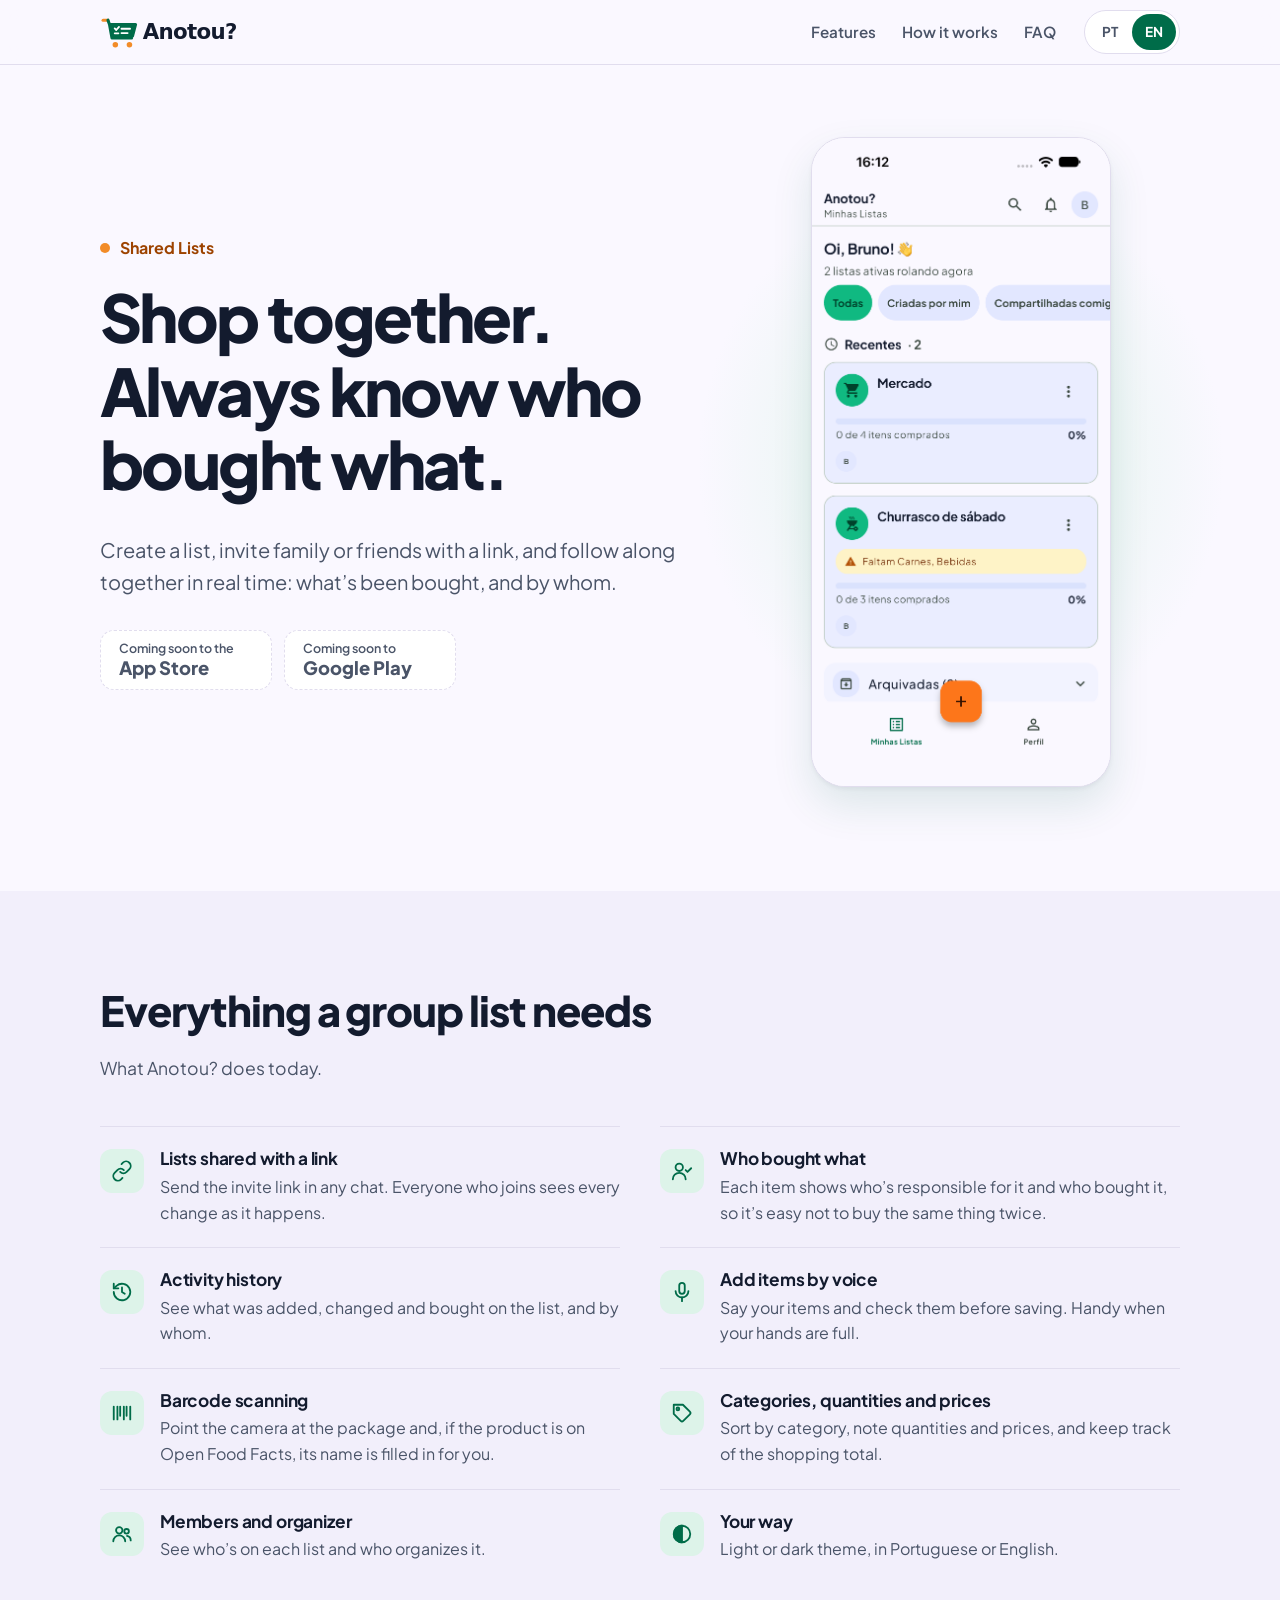
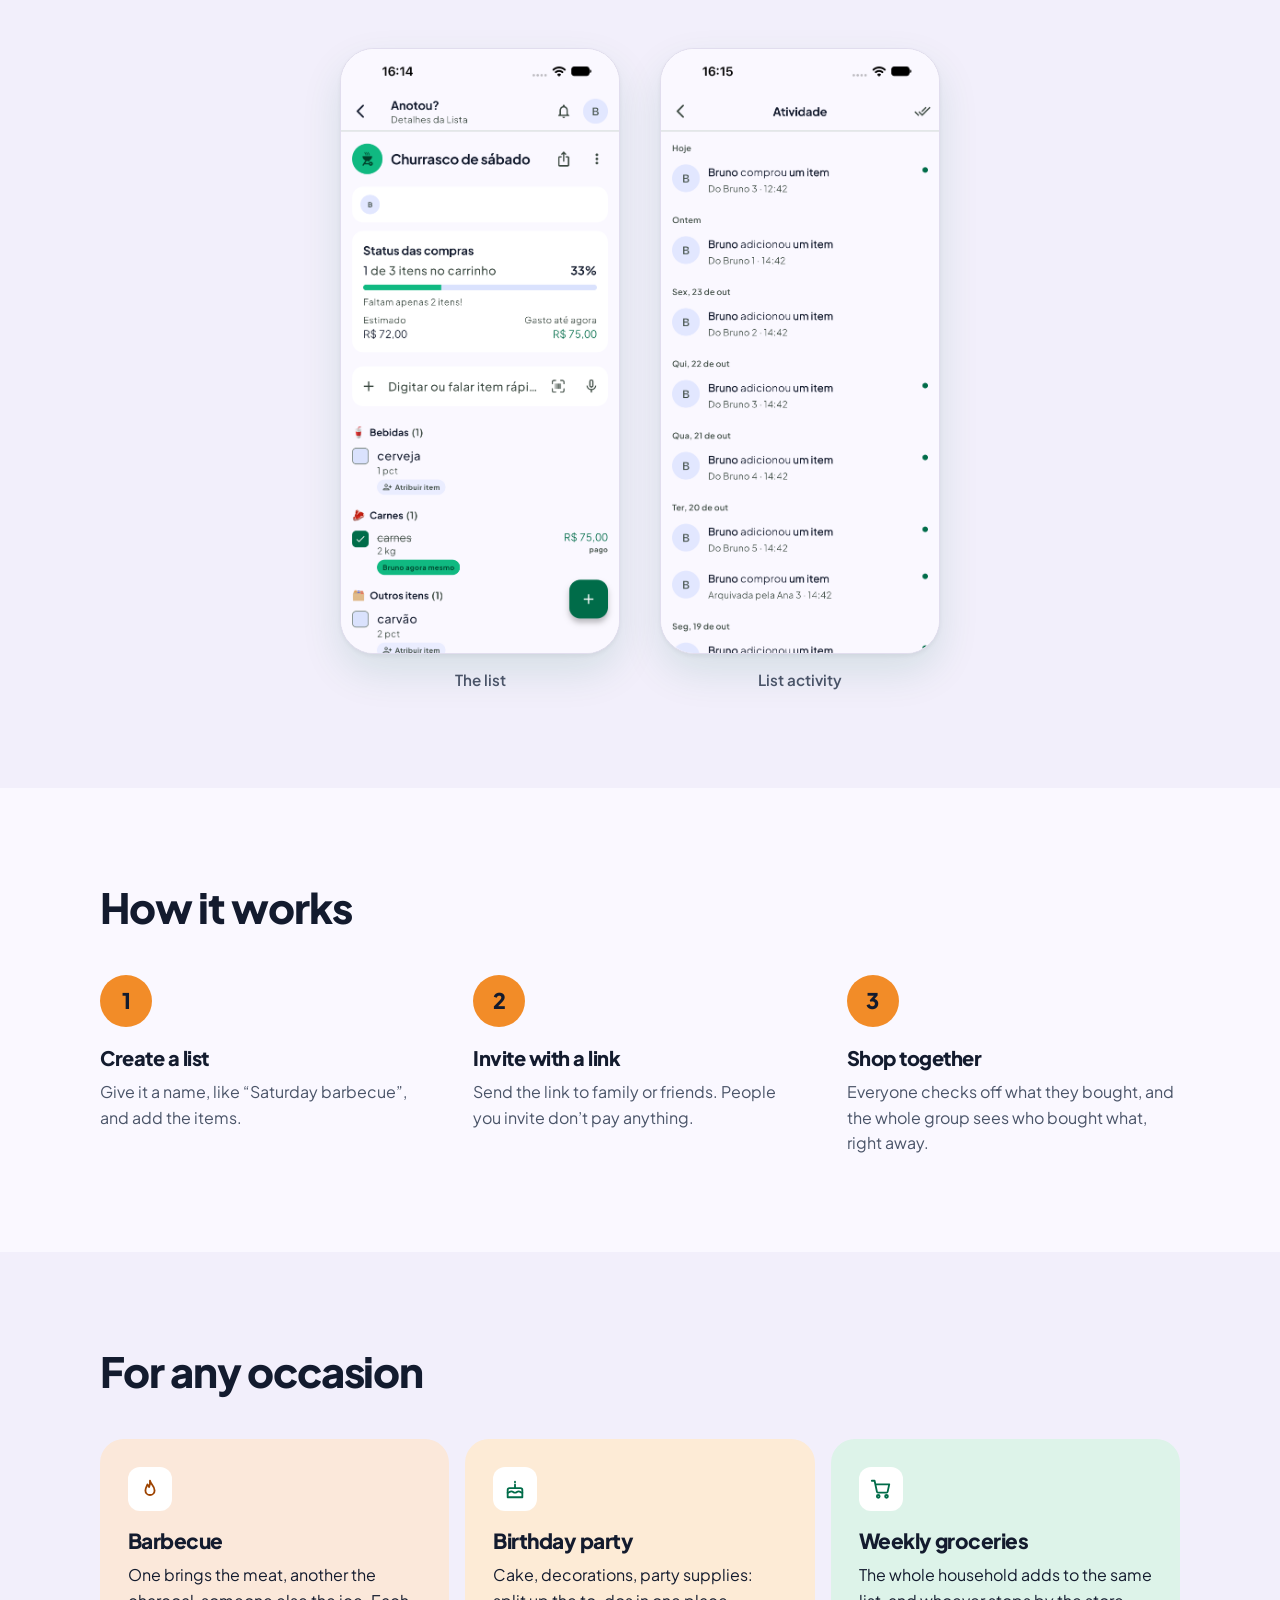
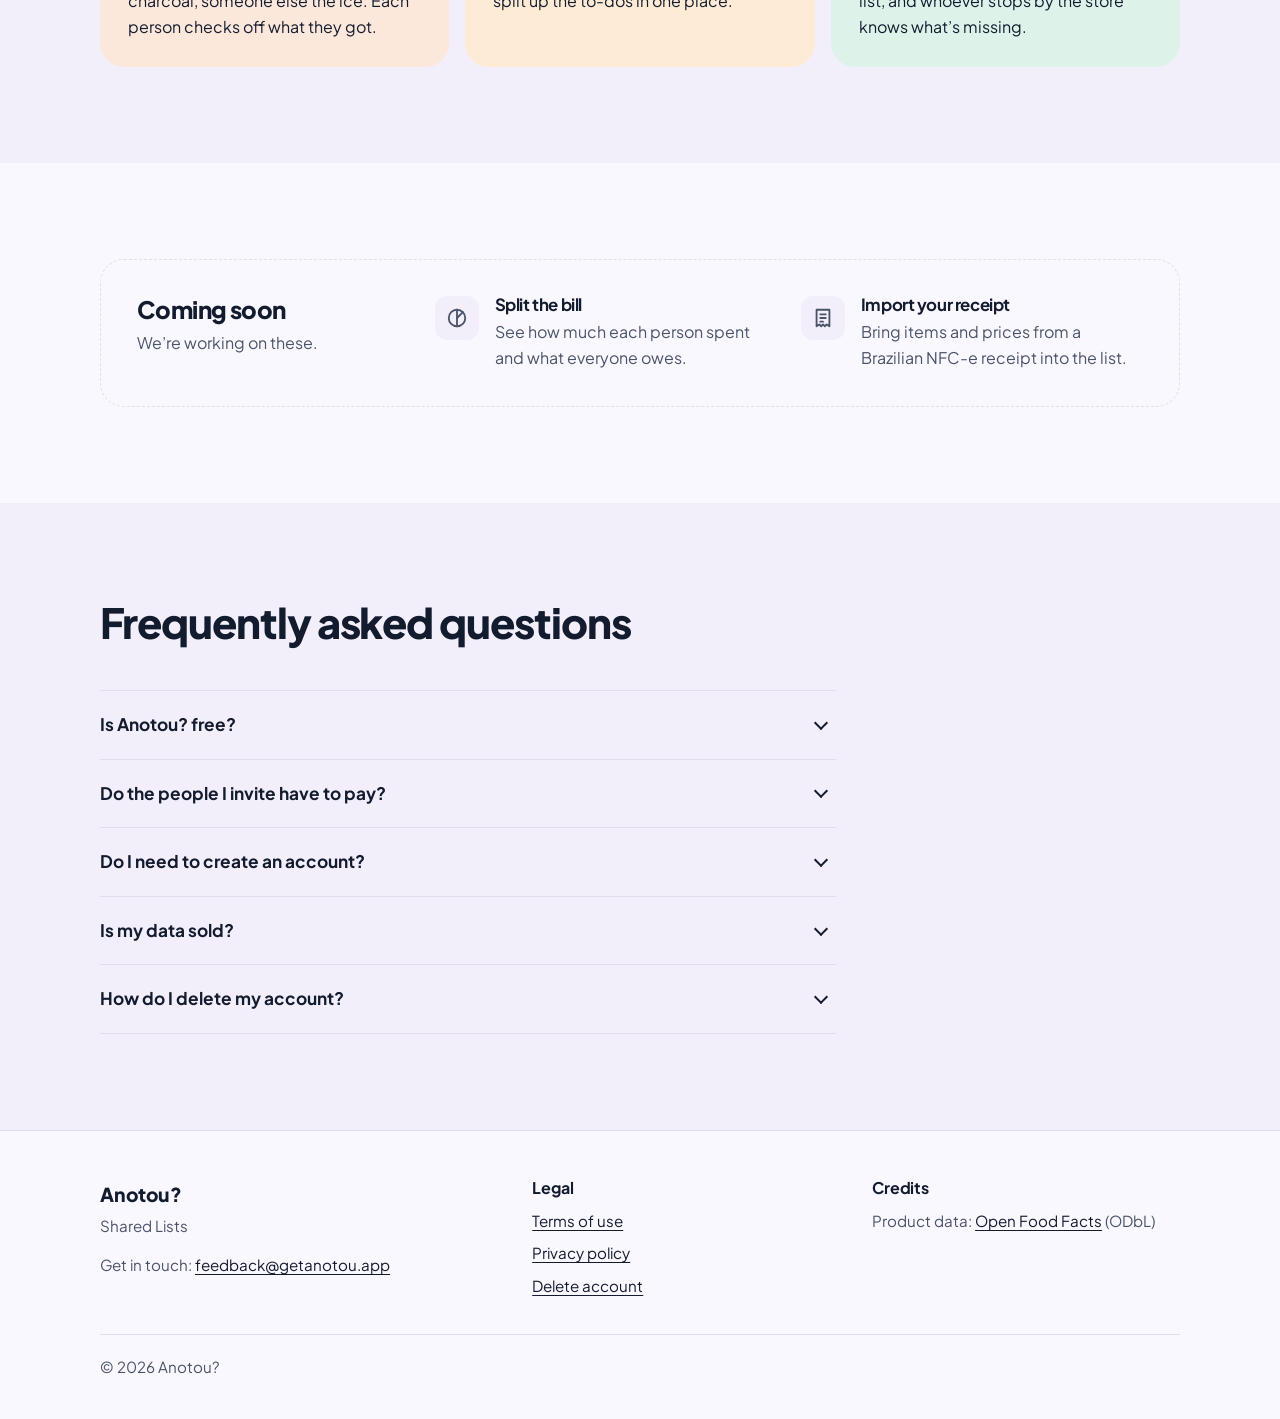
==== index.html @ 88dbf1cd "init: first commit" ====
<!doctype html>
<html lang="pt-BR" data-lang="pt"
  data-title-pt="Anotou? — Listas de compras compartilhadas" data-title-en="Anotou? — Shared shopping lists"
  data-desc-pt="Façam as compras juntos e vejam quem comprou o quê. Listas compartilhadas por link, em tempo real."
  data-desc-en="Shop together and see who bought what. Shopping lists shared with a link, in real time.">
<head>
<meta charset="utf-8">
<meta name="viewport" content="width=device-width, initial-scale=1">
<title>Anotou? — Listas de compras compartilhadas</title>
<meta name="description" content="Façam as compras juntos e vejam quem comprou o quê. Listas compartilhadas por link, em tempo real.">
<meta name="color-scheme" content="light dark">
<meta name="theme-color" content="#FAF8FF" media="(prefers-color-scheme: light)">
<meta name="theme-color" content="#0D1322" media="(prefers-color-scheme: dark)">
<link rel="canonical" href="https://getanotou.app/">
<link rel="icon" href="favicon.ico" sizes="any">
<link rel="apple-touch-icon" href="assets/app-icon.png">

<meta property="og:type" content="website">
<meta property="og:site_name" content="Anotou?">
<meta property="og:url" content="https://getanotou.app/">
<meta property="og:title" content="Anotou? — Listas de compras compartilhadas">
<meta property="og:description" content="Façam as compras juntos e vejam quem comprou o quê. Listas compartilhadas por link, em tempo real.">
<meta property="og:image" content="https://getanotou.app/assets/og-image.png">
<meta property="og:image:width" content="1200">
<meta property="og:image:height" content="630">
<meta property="og:image:alt" content="Anotou? — Listas Compartilhadas / Shared Lists">
<meta property="og:locale" content="pt_BR">
<meta property="og:locale:alternate" content="en_US">
<meta name="twitter:card" content="summary_large_image">
<meta name="twitter:title" content="Anotou? — Listas de compras compartilhadas">
<meta name="twitter:description" content="Façam as compras juntos e vejam quem comprou o quê. Listas compartilhadas por link, em tempo real.">
<meta name="twitter:image" content="https://getanotou.app/assets/og-image.png">
<meta name="twitter:image:alt" content="Anotou? — Listas Compartilhadas / Shared Lists">

<link rel="preconnect" href="https://fonts.googleapis.com">
<link rel="preconnect" href="https://fonts.gstatic.com" crossorigin>
<link rel="stylesheet" href="https://fonts.googleapis.com/css2?family=Plus+Jakarta+Sans:wght@400;600;700;800&amp;display=swap">
<link rel="stylesheet" href="assets/styles.css">
<script src="assets/i18n.js"></script>
</head>
<body>
<a class="skip" href="#main"><span lang="pt-BR">Pular para o conteúdo</span><span lang="en">Skip to content</span></a>
<header class="site-header">
  <div class="wrap header-inner">
    <a class="brand" href="./" data-ph="logo">
      <picture>
        <source srcset="assets/logo-dark.svg" media="(prefers-color-scheme: dark)">
        <img src="assets/logo.svg" alt="Anotou?" width="152" height="36">
      </picture>
      <span class="brand-text">Anotou?</span>
    </a>
    <nav class="site-nav" aria-label="Menu" data-label-pt="Menu principal" data-label-en="Main menu">
      <ul>
        <li><a href="#recursos"><span lang="pt-BR">Recursos</span><span lang="en">Features</span></a></li>
        <li><a href="#como-funciona"><span lang="pt-BR">Como funciona</span><span lang="en">How it works</span></a></li>
        <li><a href="#perguntas"><span lang="pt-BR">Perguntas</span><span lang="en">FAQ</span></a></li>
      </ul>
    </nav>
    <div class="lang-toggle" role="group" aria-label="Idioma / Language" data-label-pt="Idioma" data-label-en="Language">
      <button type="button" data-set-lang="pt" aria-pressed="true" title="Português (Brasil)">PT</button>
      <button type="button" data-set-lang="en" aria-pressed="false" title="English (US)">EN</button>
    </div>
  </div>
</header>

<main id="main">
  <section class="hero">
    <div class="wrap hero-grid">
      <div>
        <p class="tagline"><span lang="pt-BR">Listas Compartilhadas</span><span lang="en">Shared Lists</span></p>
        <h1><span lang="pt-BR">Compras juntos, sem confusão de quem comprou o quê.</span><span lang="en">Shop together. Always know who bought what.</span></h1>
        <p class="lead"><span lang="pt-BR">Crie uma lista, convide a família ou os amigos pelo link e acompanhem juntos, em tempo real, o que já foi comprado e por quem.</span><span lang="en">Create a list, invite family or friends with a link, and follow along together in real time: what’s been bought, and by whom.</span></p>
        <ul class="badges">
          <li class="badge"><small><span lang="pt-BR">Em breve na</span><span lang="en">Coming soon to the</span></small><strong>App Store</strong></li>
          <li class="badge"><small><span lang="pt-BR">Em breve no</span><span lang="en">Coming soon to</span></small><strong>Google Play</strong></li>
        </ul>
      </div>
      <div class="hero-visual">
        <div class="shot" data-ph="assets/screen-home.png"><img src="assets/screen-home.png" width="1080" height="2340" fetchpriority="high" decoding="async" alt="Tela inicial do app Anotou? com as listas" data-alt-pt="Tela inicial do app Anotou? com as listas" data-alt-en="Anotou? app home screen showing lists"></div>
      </div>
    </div>
  </section>

  <section class="section section-tint" id="recursos" aria-labelledby="recursos-titulo">
    <div class="wrap">
      <div class="section-head">
        <h2 id="recursos-titulo"><span lang="pt-BR">Tudo o que a lista do grupo precisa</span><span lang="en">Everything a group list needs</span></h2>
        <p><span lang="pt-BR">O que o Anotou? já faz hoje.</span><span lang="en">What Anotou? does today.</span></p>
      </div>
      <div class="features-layout">
        <ul class="features">
          <li class="feature">
            <span class="icon" aria-hidden="true"><svg viewBox="0 0 24 24" fill="none" stroke="currentColor" stroke-width="2" stroke-linecap="round" stroke-linejoin="round"><path d="M10 13a5 5 0 0 0 7.07 0l3-3a5 5 0 0 0-7.07-7.07l-1.5 1.5"/><path d="M14 11a5 5 0 0 0-7.07 0l-3 3a5 5 0 0 0 7.07 7.07l1.5-1.5"/></svg></span>
            <div><h3><span lang="pt-BR">Listas compartilhadas por link</span><span lang="en">Lists shared with a link</span></h3><p><span lang="pt-BR">Mande o link de convite em qualquer conversa. Quem entra acompanha cada mudança na hora.</span><span lang="en">Send the invite link in any chat. Everyone who joins sees every change as it happens.</span></p></div>
          </li>
          <li class="feature">
            <span class="icon" aria-hidden="true"><svg viewBox="0 0 24 24" fill="none" stroke="currentColor" stroke-width="2" stroke-linecap="round" stroke-linejoin="round"><circle cx="9" cy="8" r="4"/><path d="M2 21a7 7 0 0 1 14 0"/><path d="m16 11 2 2 4-4"/></svg></span>
            <div><h3><span lang="pt-BR">Quem comprou o quê</span><span lang="en">Who bought what</span></h3><p><span lang="pt-BR">Cada item mostra quem ficou responsável e quem comprou. Fica fácil não comprar a mesma coisa duas vezes.</span><span lang="en">Each item shows who’s responsible for it and who bought it, so it’s easy not to buy the same thing twice.</span></p></div>
          </li>
          <li class="feature">
            <span class="icon" aria-hidden="true"><svg viewBox="0 0 24 24" fill="none" stroke="currentColor" stroke-width="2" stroke-linecap="round" stroke-linejoin="round"><path d="M3 12a9 9 0 1 0 3-6.7L3 8"/><path d="M3 3v5h5"/><path d="M12 7v5l3 2"/></svg></span>
            <div><h3><span lang="pt-BR">Histórico de atividade</span><span lang="en">Activity history</span></h3><p><span lang="pt-BR">Veja o que foi adicionado, alterado e comprado na lista, e por quem.</span><span lang="en">See what was added, changed and bought on the list, and by whom.</span></p></div>
          </li>
          <li class="feature">
            <span class="icon" aria-hidden="true"><svg viewBox="0 0 24 24" fill="none" stroke="currentColor" stroke-width="2" stroke-linecap="round" stroke-linejoin="round"><rect x="9" y="2" width="6" height="12" rx="3"/><path d="M5 11a7 7 0 0 0 14 0"/><path d="M12 18v4"/></svg></span>
            <div><h3><span lang="pt-BR">Itens por voz</span><span lang="en">Add items by voice</span></h3><p><span lang="pt-BR">Fale os itens e confira antes de salvar. Bom para quando as mãos estão ocupadas.</span><span lang="en">Say your items and check them before saving. Handy when your hands are full.</span></p></div>
          </li>
          <li class="feature">
            <span class="icon" aria-hidden="true"><svg viewBox="0 0 24 24" fill="none" stroke="currentColor" stroke-width="2" stroke-linecap="round" stroke-linejoin="round"><path d="M3 5v14M7 5v14M10 5v10M14 5v14M17 5v10M21 5v14"/></svg></span>
            <div><h3><span lang="pt-BR">Código de barras</span><span lang="en">Barcode scanning</span></h3><p><span lang="pt-BR">Aponte a câmera para a embalagem e, se o produto estiver no Open Food Facts, o nome já vem preenchido.</span><span lang="en">Point the camera at the package and, if the product is on Open Food Facts, its name is filled in for you.</span></p></div>
          </li>
          <li class="feature">
            <span class="icon" aria-hidden="true"><svg viewBox="0 0 24 24" fill="none" stroke="currentColor" stroke-width="2" stroke-linecap="round" stroke-linejoin="round"><path d="M20.6 13.4 13.4 20.6a2 2 0 0 1-2.8 0L3 13V3h10l7.6 7.6a2 2 0 0 1 0 2.8z"/><circle cx="7.5" cy="7.5" r="1.5"/></svg></span>
            <div><h3><span lang="pt-BR">Categorias, quantidades e valores</span><span lang="en">Categories, quantities and prices</span></h3><p><span lang="pt-BR">Organize por categoria, anote quantidade e valor e acompanhe o total da compra.</span><span lang="en">Sort by category, note quantities and prices, and keep track of the shopping total.</span></p></div>
          </li>
          <li class="feature">
            <span class="icon" aria-hidden="true"><svg viewBox="0 0 24 24" fill="none" stroke="currentColor" stroke-width="2" stroke-linecap="round" stroke-linejoin="round"><circle cx="9" cy="8" r="3.5"/><path d="M2.5 20a6.5 6.5 0 0 1 13 0"/><circle cx="17" cy="9" r="2.5"/><path d="M17.5 14a5 5 0 0 1 4 5"/></svg></span>
            <div><h3><span lang="pt-BR">Membros e organizador</span><span lang="en">Members and organizer</span></h3><p><span lang="pt-BR">Veja quem participa de cada lista e quem é o organizador.</span><span lang="en">See who’s on each list and who organizes it.</span></p></div>
          </li>
          <li class="feature">
            <span class="icon" aria-hidden="true"><svg viewBox="0 0 24 24" fill="none" stroke="currentColor" stroke-width="2" stroke-linecap="round" stroke-linejoin="round"><circle cx="12" cy="12" r="9"/><path d="M12 3a9 9 0 0 0 0 18z" fill="currentColor"/></svg></span>
            <div><h3><span lang="pt-BR">Do seu jeito</span><span lang="en">Your way</span></h3><p><span lang="pt-BR">Tema claro ou escuro, em português ou inglês.</span><span lang="en">Light or dark theme, in Portuguese or English.</span></p></div>
          </li>
        </ul>
        <div class="feature-shots">
          <figure class="shot-figure">
            <div class="shot" data-ph="assets/screen-list.png"><img src="assets/screen-list.png" width="1080" height="2340" loading="lazy" decoding="async" alt="Tela de uma lista no app Anotou?" data-alt-pt="Tela de uma lista no app Anotou?" data-alt-en="A list screen in the Anotou? app"></div>
            <figcaption><span lang="pt-BR">A lista</span><span lang="en">The list</span></figcaption>
          </figure>
          <figure class="shot-figure">
            <div class="shot" data-ph="assets/screen-activity.png"><img src="assets/screen-activity.png" width="1080" height="2340" loading="lazy" decoding="async" alt="Tela de atividade da lista no app Anotou?" data-alt-pt="Tela de atividade da lista no app Anotou?" data-alt-en="List activity screen in the Anotou? app"></div>
            <figcaption><span lang="pt-BR">A atividade da lista</span><span lang="en">List activity</span></figcaption>
          </figure>
        </div>
      </div>
    </div>
  </section>

  <section class="section" id="como-funciona" aria-labelledby="como-titulo">
    <div class="wrap">
      <div class="section-head">
        <h2 id="como-titulo"><span lang="pt-BR">Como funciona</span><span lang="en">How it works</span></h2>
      </div>
      <ol class="steps">
        <li class="step"><h3><span lang="pt-BR">Crie a lista</span><span lang="en">Create a list</span></h3><p><span lang="pt-BR">Dê um nome, como “Churrasco de sábado”, e coloque os itens.</span><span lang="en">Give it a name, like “Saturday barbecue”, and add the items.</span></p></li>
        <li class="step"><h3><span lang="pt-BR">Convide pelo link</span><span lang="en">Invite with a link</span></h3><p><span lang="pt-BR">Mande o link para a família ou os amigos. Quem você convida não paga nada.</span><span lang="en">Send the link to family or friends. People you invite don’t pay anything.</span></p></li>
        <li class="step"><h3><span lang="pt-BR">Comprem juntos</span><span lang="en">Shop together</span></h3><p><span lang="pt-BR">Cada um marca o que comprou e todo mundo vê, na hora, quem comprou o quê.</span><span lang="en">Everyone checks off what they bought, and the whole group sees who bought what, right away.</span></p></li>
      </ol>
    </div>
  </section>

  <section class="section section-tint" aria-labelledby="ocasioes-titulo">
    <div class="wrap">
      <div class="section-head">
        <h2 id="ocasioes-titulo"><span lang="pt-BR">Para qualquer ocasião</span><span lang="en">For any occasion</span></h2>
      </div>
      <ul class="occasions">
        <li class="occasion"><span class="icon" aria-hidden="true"><svg viewBox="0 0 24 24" fill="none" stroke="currentColor" stroke-width="2" stroke-linecap="round" stroke-linejoin="round"><path d="M12 3c.5 3.5 5 5.5 5 10.5a5 5 0 0 1-10 0c0-2.8 1.6-4.2 2.2-6.5 1 .8 1.6 1.8 1.8 3 .9-1.8 1.3-4.4 1-7z"/></svg></span><h3><span lang="pt-BR">Churrasco</span><span lang="en">Barbecue</span></h3><p><span lang="pt-BR">Um leva a carne, outro o carvão, outro o gelo. Cada um marca o que já comprou.</span><span lang="en">One brings the meat, another the charcoal, someone else the ice. Each person checks off what they got.</span></p></li>
        <li class="occasion"><span class="icon" aria-hidden="true"><svg viewBox="0 0 24 24" fill="none" stroke="currentColor" stroke-width="2" stroke-linecap="round" stroke-linejoin="round"><path d="M4 21h16v-8a2 2 0 0 0-2-2H6a2 2 0 0 0-2 2z"/><path d="M4 16c2 0 2-1.5 4-1.5s2 1.5 4 1.5 2-1.5 4-1.5 2 1.5 4 1.5"/><path d="M12 11V7"/><path d="M12 4v.5"/></svg></span><h3><span lang="pt-BR">Aniversário</span><span lang="en">Birthday party</span></h3><p><span lang="pt-BR">Bolo, decoração, descartáveis: dividam as tarefas da festa num lugar só.</span><span lang="en">Cake, decorations, party supplies: split up the to-dos in one place.</span></p></li>
        <li class="occasion"><span class="icon" aria-hidden="true"><svg viewBox="0 0 24 24" fill="none" stroke="currentColor" stroke-width="2" stroke-linecap="round" stroke-linejoin="round"><circle cx="9" cy="20" r="1.5"/><circle cx="18" cy="20" r="1.5"/><path d="M2 3h3l2.6 12.2a1 1 0 0 0 1 .8h9.6a1 1 0 0 0 1-.8L21 7H6"/></svg></span><h3><span lang="pt-BR">Mercado da semana</span><span lang="en">Weekly groceries</span></h3><p><span lang="pt-BR">A casa toda anota na mesma lista, e quem passar no mercado sabe o que falta.</span><span lang="en">The whole household adds to the same list, and whoever stops by the store knows what’s missing.</span></p></li>
      </ul>
    </div>
  </section>

  <section class="section" aria-labelledby="breve-titulo">
    <div class="wrap">
      <div class="soon">
        <div class="soon-intro">
          <h2 id="breve-titulo"><span lang="pt-BR">Em breve</span><span lang="en">Coming soon</span></h2>
          <p><span lang="pt-BR">Estamos trabalhando nisto.</span><span lang="en">We’re working on these.</span></p>
        </div>
        <div class="soon-item"><span class="icon" aria-hidden="true"><svg viewBox="0 0 24 24" fill="none" stroke="currentColor" stroke-width="2" stroke-linecap="round" stroke-linejoin="round"><circle cx="12" cy="12" r="9"/><path d="M12 3v18"/><path d="M12 12 18.4 5.6"/></svg></span><div><h3><span lang="pt-BR">Dividir a conta</span><span lang="en">Split the bill</span></h3><p><span lang="pt-BR">Saber quanto cada participante gastou e quanto cada um deve.</span><span lang="en">See how much each person spent and what everyone owes.</span></p></div></div>
        <div class="soon-item"><span class="icon" aria-hidden="true"><svg viewBox="0 0 24 24" fill="none" stroke="currentColor" stroke-width="2" stroke-linecap="round" stroke-linejoin="round"><path d="M5 3h14v18l-3-2-2 2-2-2-2 2-2-2-3 2z"/><path d="M9 8h6M9 12h6M9 16h3"/></svg></span><div><h3><span lang="pt-BR">Importar a nota fiscal</span><span lang="en">Import your receipt</span></h3><p><span lang="pt-BR">Trazer os itens e valores da NFC-e para a lista.</span><span lang="en">Bring items and prices from a Brazilian NFC-e receipt into the list.</span></p></div></div>
      </div>
    </div>
  </section>

  <section class="section section-tint" id="perguntas" aria-labelledby="perguntas-titulo">
    <div class="wrap">
      <div class="section-head">
        <h2 id="perguntas-titulo"><span lang="pt-BR">Perguntas frequentes</span><span lang="en">Frequently asked questions</span></h2>
      </div>
      <div class="faq">
        <details>
          <summary><span lang="pt-BR">O Anotou? é grátis?</span><span lang="en">Is Anotou? free?</span></summary>
          <div class="answer"><p><span lang="pt-BR">O essencial é gratuito. No futuro, alguns recursos extras poderão ser pagos.</span><span lang="en">The essentials are free. Some extra features may be paid in the future.</span></p></div>
        </details>
        <details>
          <summary><span lang="pt-BR">Quem eu convido precisa pagar?</span><span lang="en">Do the people I invite have to pay?</span></summary>
          <div class="answer"><p><span lang="pt-BR">Não. Quem entra na lista pelo seu convite não precisa pagar.</span><span lang="en">No. People who join a list through your invite don’t have to pay.</span></p></div>
        </details>
        <details>
          <summary><span lang="pt-BR">Preciso criar uma conta?</span><span lang="en">Do I need to create an account?</span></summary>
          <div class="answer"><p><span lang="pt-BR">Você entra com sua conta Google ou Apple.</span><span lang="en">You sign in with your Google or Apple account.</span></p></div>
        </details>
        <details>
          <summary><span lang="pt-BR">Meus dados são vendidos?</span><span lang="en">Is my data sold?</span></summary>
          <div class="answer"><p><span lang="pt-BR">Não. O Anotou? não vende seus dados e não tem anúncios. Saiba mais na <a href="privacy/">Política de privacidade</a>.</span><span lang="en">No. Anotou? doesn’t sell your data and has no ads. Learn more in the <a href="privacy/">Privacy policy</a>.</span></p></div>
        </details>
        <details>
          <summary><span lang="pt-BR">Como excluo minha conta?</span><span lang="en">How do I delete my account?</span></summary>
          <div class="answer"><p><span lang="pt-BR">No app, em Perfil → Excluir conta. Sem acesso ao app? Veja a página <a href="delete-account/">Excluir conta</a>.</span><span lang="en">In the app, go to Profile → Delete account. Can’t access the app? See the <a href="delete-account/">Delete account</a> page.</span></p></div>
        </details>
      </div>
    </div>
  </section>
</main>
<footer class="site-footer">
  <div class="wrap">
    <div class="footer-grid">
      <div>
        <p class="footer-brand">Anotou?</p>
        <p><span lang="pt-BR">Listas Compartilhadas</span><span lang="en">Shared Lists</span></p>
        <p><span lang="pt-BR">Fale com a gente:</span><span lang="en">Get in touch:</span> <a href="mailto:feedback@getanotou.app">feedback@getanotou.app</a></p>
      </div>
      <nav aria-label="Legal" data-label-pt="Documentos" data-label-en="Legal">
        <h2><span lang="pt-BR">Documentos</span><span lang="en">Legal</span></h2>
        <ul>
          <li><a href="terms/"><span lang="pt-BR">Termos de uso</span><span lang="en">Terms of use</span></a></li>
          <li><a href="privacy/"><span lang="pt-BR">Política de privacidade</span><span lang="en">Privacy policy</span></a></li>
          <li><a href="delete-account/"><span lang="pt-BR">Excluir conta</span><span lang="en">Delete account</span></a></li>
        </ul>
      </nav>
      <div>
        <h2><span lang="pt-BR">Créditos</span><span lang="en">Credits</span></h2>
        <p><span lang="pt-BR">Dados de produtos:</span><span lang="en">Product data:</span> <a href="https://openfoodfacts.org" rel="noopener">Open Food Facts</a> (ODbL)</p>
      </div>
    </div>
    <div class="footer-bottom">
      <p>© 2026 Anotou?</p>
    </div>
  </div>
</footer>
</body>
</html>
---- assets/styles.css ----
/* Anotou? — estilos do site (getanotou.app). CSS puro, mobile primeiro. */

:root {
  --primary: #006C49;
  --primary-light: #10B981;
  --primary-soft: #DDF3E9;
  --secondary: #9D4300;
  --secondary-soft: #FBE8DA;
  /* Laranja do logo (alça e rodas do carrinho): ajuste para o tom exato do SVG. */
  --accent: #F28C28;
  --accent-soft: #FDEBD6;
  --bg: #FAF8FF;
  --surface: #FFFFFF;
  --surface-2: #F2EFFB;
  --text: #131B2E;
  --muted: #4A5468;
  --border: #E1DDEE;
  --on-primary: #FFFFFF;
  --link: #006C49;
  --focus: #9D4300;
  --header-bg: rgba(250, 248, 255, 0.9);
  --shadow: 0 2px 4px rgba(19, 27, 46, 0.05), 0 18px 40px rgba(0, 108, 73, 0.12);
  --font: "Plus Jakarta Sans", system-ui, -apple-system, "Segoe UI", Roboto, "Helvetica Neue", Arial, sans-serif;
  color-scheme: light dark;
}

@media (prefers-color-scheme: dark) {
  :root {
    --primary: #34D399;
    --primary-light: #10B981;
    --primary-soft: #123A2D;
    --secondary: #FFB68A;
    --secondary-soft: #3A2417;
    --accent-soft: #3B2A14;
    --bg: #0D1322;
    --surface: #151C2E;
    --surface-2: #1A2236;
    --text: #EEF0F8;
    --muted: #AAB3C8;
    --border: #283149;
    --on-primary: #04261A;
    --link: #5EE0AE;
    --focus: #FFB68A;
    --header-bg: rgba(13, 19, 34, 0.9);
    --shadow: 0 2px 4px rgba(0, 0, 0, 0.3), 0 18px 40px rgba(0, 0, 0, 0.4);
  }
}

/* ---------- Base ---------- */
*, *::before, *::after { box-sizing: border-box; }
html { -webkit-text-size-adjust: 100%; text-size-adjust: 100%; }
@media (prefers-reduced-motion: no-preference) { html { scroll-behavior: smooth; } }
body {
  margin: 0;
  font-family: var(--font);
  font-size: 1rem;
  line-height: 1.6;
  color: var(--text);
  background: var(--bg);
  -webkit-font-smoothing: antialiased;
}
img { max-width: 100%; height: auto; display: block; }
a { color: var(--link); text-underline-offset: 0.18em; }
a:hover { text-decoration-thickness: 2px; }
:focus-visible { outline: 3px solid var(--focus); outline-offset: 3px; border-radius: 6px; }
h1, h2, h3 { line-height: 1.12; letter-spacing: -0.025em; margin: 0 0 0.5em; }
p { margin: 0 0 1em; }

/* ---------- Idioma: o JS define html[data-lang]; sem JS, fica o português ---------- */
html[data-lang="en"] body [lang="pt-BR"] { display: none !important; }
html:not([data-lang="en"]) body [lang="en"] { display: none !important; }

.wrap { width: 100%; max-width: 1120px; margin-inline: auto; padding-inline: 20px; }
.skip {
  position: absolute; left: 12px; top: -100px; z-index: 100;
  background: var(--primary); color: var(--on-primary);
  padding: 10px 16px; border-radius: 10px; font-weight: 700; text-decoration: none;
}
.skip:focus { top: 12px; }

/* Imagem ainda não colocada: esconde o ícone de imagem quebrada */
[data-ph].is-missing img { display: none; }

/* ---------- Topo ---------- */
.site-header {
  position: sticky; top: 0; z-index: 50;
  background: var(--header-bg);
  -webkit-backdrop-filter: saturate(160%) blur(12px);
  backdrop-filter: saturate(160%) blur(12px);
  border-bottom: 1px solid var(--border);
}
.header-inner { display: flex; flex-wrap: wrap; align-items: center; gap: 4px 16px; min-height: 64px; padding-block: 10px; }
.brand {
  display: inline-flex; align-items: center; gap: 8px; margin-right: auto;
  color: var(--text); text-decoration: none; font-weight: 800; font-size: 1.3rem; letter-spacing: -0.02em;
}
.brand img { height: 36px; width: auto; }
.brand-text { display: none; }
.brand.is-missing .brand-text { display: inline; }
.site-nav { order: 3; width: 100%; overflow-x: auto; }
.site-nav ul { display: flex; gap: 2px; list-style: none; margin: 0; padding: 0; }
.site-nav a {
  display: block; padding: 8px 12px; border-radius: 999px;
  color: var(--muted); font-weight: 600; font-size: 0.95rem; text-decoration: none; white-space: nowrap;
}
@media (max-width: 759px) { .site-nav ul { margin-left: -10px; } .site-nav a { padding: 8px 10px; font-size: 0.9rem; } }
.site-nav a:hover { color: var(--text); background: var(--surface-2); }
@media (min-width: 760px) {
  .brand { margin-right: 0; }
  .site-nav { order: 0; width: auto; margin-left: auto; }
}
.lang-toggle { display: inline-flex; padding: 3px; border: 1px solid var(--border); border-radius: 999px; background: var(--surface); }
.lang-toggle button {
  appearance: none; border: 0; background: transparent; cursor: pointer;
  font: inherit; font-weight: 700; font-size: 0.85rem; color: var(--muted);
  min-width: 44px; min-height: 36px; padding: 6px 12px; border-radius: 999px;
}
.lang-toggle button[aria-pressed="true"] { background: var(--primary); color: var(--on-primary); }

/* ---------- Herói ---------- */
.hero { padding-block: 40px 64px; overflow: hidden; }
.hero-grid { display: grid; gap: 48px; align-items: center; }
@media (min-width: 900px) {
  .hero { padding-block: 72px 104px; }
  .hero-grid { grid-template-columns: 1.15fr 0.85fr; }
}
.tagline {
  display: inline-flex; align-items: center; gap: 10px; margin: 0 0 20px;
  font-weight: 700; color: var(--secondary);
}
.tagline::before { content: ""; width: 10px; height: 10px; border-radius: 50%; background: var(--accent); }
.hero h1 { font-size: clamp(2.3rem, 7vw, 4.1rem); font-weight: 800; letter-spacing: -0.04em; max-width: 14ch; }
.lead { font-size: clamp(1.05rem, 2.2vw, 1.25rem); color: var(--muted); max-width: 34em; }
.badges { display: flex; flex-wrap: wrap; gap: 12px; list-style: none; padding: 0; margin: 32px 0 0; }
.badge {
  display: flex; flex-direction: column; justify-content: center;
  min-width: 172px; padding: 10px 18px; line-height: 1.25;
  border: 1.5px dashed var(--border); border-radius: 14px; background: var(--surface); color: var(--muted);
  cursor: default; user-select: none;
}
.badge small { font-size: 0.78rem; font-weight: 600; }
.badge strong { font-size: 1.15rem; font-weight: 800; color: var(--muted); }
.hero-visual { position: relative; display: flex; justify-content: center; isolation: isolate; }
.hero-visual::before {
  content: ""; position: absolute; z-index: -1; inset: 6% -10%;
  background: radial-gradient(closest-side, var(--primary-soft), transparent);
}

/* ---------- Capturas de tela ---------- */
.shot {
  width: 100%; max-width: 300px; margin-inline: auto;
  border-radius: 34px; overflow: hidden;
  background: var(--surface); border: 1px solid var(--border); box-shadow: var(--shadow);
}
.shot img { width: 100%; }
.shot.is-missing {
  aspect-ratio: 9 / 19.5; display: grid; place-items: center;
  background: var(--surface-2); border: 2px dashed var(--border); box-shadow: none;
}
.shot.is-missing::after { content: attr(data-ph); padding: 16px; font-size: 0.8rem; color: var(--muted); text-align: center; word-break: break-all; }
.shot-figure { margin: 0; }
.shot-figure figcaption { margin-top: 14px; text-align: center; font-weight: 600; color: var(--muted); font-size: 0.95rem; }

/* ---------- Seções ---------- */
.section { padding-block: 64px; }
@media (min-width: 900px) { .section { padding-block: 96px; } }
.section-tint { background: var(--surface-2); }
section[id] { scroll-margin-top: 120px; }
.section-head { max-width: 38rem; margin-bottom: 44px; }
.section-head h2 { font-size: clamp(1.8rem, 4.4vw, 2.6rem); font-weight: 800; }
.section-head p { font-size: 1.1rem; color: var(--muted); margin: 0; }

/* Recursos: lista em duas colunas, sem caixas */
.features-layout { display: grid; gap: 64px; }
.features { list-style: none; margin: 0; padding: 0; display: grid; gap: 0 40px; }
@media (min-width: 640px) { .features { grid-template-columns: 1fr 1fr; } }
.feature { display: grid; grid-template-columns: 44px 1fr; gap: 16px; padding-block: 22px; border-top: 1px solid var(--border); }
.feature h3 { font-size: 1.08rem; font-weight: 700; margin-bottom: 0.3em; letter-spacing: -0.01em; }
.feature p { color: var(--muted); margin: 0; }
.icon {
  display: inline-grid; place-items: center; width: 44px; height: 44px; border-radius: 12px;
  background: var(--primary-soft); color: var(--primary);
}
.icon svg { width: 22px; height: 22px; }
.feature-shots { display: grid; gap: 40px; grid-template-columns: repeat(auto-fit, minmax(220px, 280px)); justify-content: center; }

/* Como funciona: sequência numerada */
.steps { list-style: none; margin: 0; padding: 0; display: grid; gap: 32px; counter-reset: step; }
@media (min-width: 820px) { .steps { grid-template-columns: repeat(3, 1fr); gap: 40px; } }
.step { counter-increment: step; }
.step::before {
  content: counter(step); display: grid; place-items: center; width: 52px; height: 52px; margin-bottom: 20px;
  border-radius: 50%; background: var(--accent); color: #131B2E; font-weight: 800; font-size: 1.35rem;
}
.step h3 { font-size: 1.25rem; font-weight: 800; }
.step p { color: var(--muted); margin: 0; }

/* Ocasiões: três blocos com cores próprias */
.occasions { list-style: none; margin: 0; padding: 0; display: grid; gap: 16px; }
@media (min-width: 820px) { .occasions { grid-template-columns: repeat(3, 1fr); } }
.occasion { padding: 28px; border-radius: 24px; }
.occasion:nth-child(1) { background: var(--secondary-soft); }
.occasion:nth-child(2) { background: var(--accent-soft); }
.occasion:nth-child(3) { background: var(--primary-soft); }
.occasion .icon { background: var(--surface); margin-bottom: 18px; }
.occasion:nth-child(1) .icon { color: var(--secondary); }
.occasion h3 { font-size: 1.3rem; font-weight: 800; }
.occasion p { margin: 0; color: var(--text); }

/* Em breve */
.soon { display: grid; gap: 24px; padding: 28px; border: 1.5px dashed var(--border); border-radius: 24px; }
@media (min-width: 820px) { .soon { grid-template-columns: 0.8fr 1fr 1fr; align-items: start; padding: 36px; } }
.soon h2 { font-size: 1.5rem; font-weight: 800; margin: 0 0 0.3em; }
.soon-intro p { color: var(--muted); margin: 0; }
.soon-item { display: grid; grid-template-columns: 44px 1fr; gap: 16px; }
.soon-item .icon { background: var(--surface-2); color: var(--muted); }
.soon-item h3 { font-size: 1.05rem; font-weight: 700; margin-bottom: 0.25em; }
.soon-item p { color: var(--muted); margin: 0; }

/* Perguntas frequentes */
.faq { max-width: 46rem; border-top: 1px solid var(--border); }
.faq details { border-bottom: 1px solid var(--border); }
.faq summary {
  position: relative; cursor: pointer; list-style: none;
  padding: 20px 44px 20px 0; font-weight: 700; font-size: 1.08rem;
}
.faq summary::-webkit-details-marker { display: none; }
.faq summary::after {
  content: ""; position: absolute; right: 10px; top: 50%; width: 10px; height: 10px;
  border-right: 2px solid currentColor; border-bottom: 2px solid currentColor;
  transform: translateY(-70%) rotate(45deg);
}
@media (prefers-reduced-motion: no-preference) { .faq summary::after { transition: transform 0.2s ease; } }
.faq details[open] summary::after { transform: translateY(-30%) rotate(-135deg); }
.faq .answer { padding: 0 0 22px; color: var(--muted); }
.faq .answer p { margin: 0; }

/* ---------- Rodapé ---------- */
.site-footer { border-top: 1px solid var(--border); padding-block: 48px 40px; font-size: 0.95rem; color: var(--muted); }
.footer-grid { display: grid; gap: 32px; }
@media (min-width: 760px) { .footer-grid { grid-template-columns: 1.3fr 1fr 1fr; } }
.footer-brand { font-weight: 800; font-size: 1.2rem; color: var(--text); margin: 0 0 4px; }
.site-footer h2 { font-size: 1rem; font-weight: 700; color: var(--text); margin: 0 0 12px; letter-spacing: -0.01em; }
.site-footer ul { list-style: none; margin: 0; padding: 0; display: grid; gap: 8px; }
.site-footer a { color: var(--text); }
.footer-bottom {
  display: flex; flex-wrap: wrap; justify-content: space-between; gap: 8px 24px;
  margin-top: 36px; padding-top: 20px; border-top: 1px solid var(--border);
}
.footer-bottom p { margin: 0; }

/* ---------- Páginas de texto (privacidade, termos, exclusão) ---------- */
.legal { padding-block: 40px 88px; }
.prose { max-width: 46rem; }
.prose h1 { font-size: clamp(2rem, 5vw, 2.8rem); font-weight: 800; letter-spacing: -0.035em; }
.prose h2 { font-size: 1.3rem; font-weight: 800; margin-top: 2.2em; }
.prose h3 { font-size: 1.08rem; font-weight: 700; margin-top: 1.6em; }
.prose ul, .prose ol { padding-left: 1.3em; margin: 0 0 1em; }
.prose li { margin-bottom: 0.45em; }
.prose li::marker { color: var(--primary); }
.meta { color: var(--muted); font-size: 0.95rem; }
.callout { margin: 1.5em 0; padding: 18px 20px; border-radius: 14px; background: var(--surface-2); border-left: 4px solid var(--primary); }
.callout p:last-child { margin-bottom: 0; }
.kbd {
  font-family: ui-monospace, SFMono-Regular, Menlo, Consolas, monospace; font-weight: 700; font-size: 0.92em;
  padding: 2px 7px; border-radius: 6px; background: var(--surface-2); border: 1px solid var(--border);
}

/* ---------- 404 ---------- */
.notfound { min-height: 62vh; display: grid; place-items: center; text-align: center; padding-block: 64px; }
.notfound .big { font-size: clamp(4.5rem, 16vw, 8rem); font-weight: 800; letter-spacing: -0.05em; line-height: 1; color: var(--primary); margin: 0 0 12px; }
.notfound p { color: var(--muted); }
.btn {
  display: inline-flex; align-items: center; justify-content: center; min-height: 48px; padding: 12px 24px;
  border-radius: 999px; background: var(--primary); color: var(--on-primary); font-weight: 700; text-decoration: none;
}
.btn:hover { text-decoration: underline; }
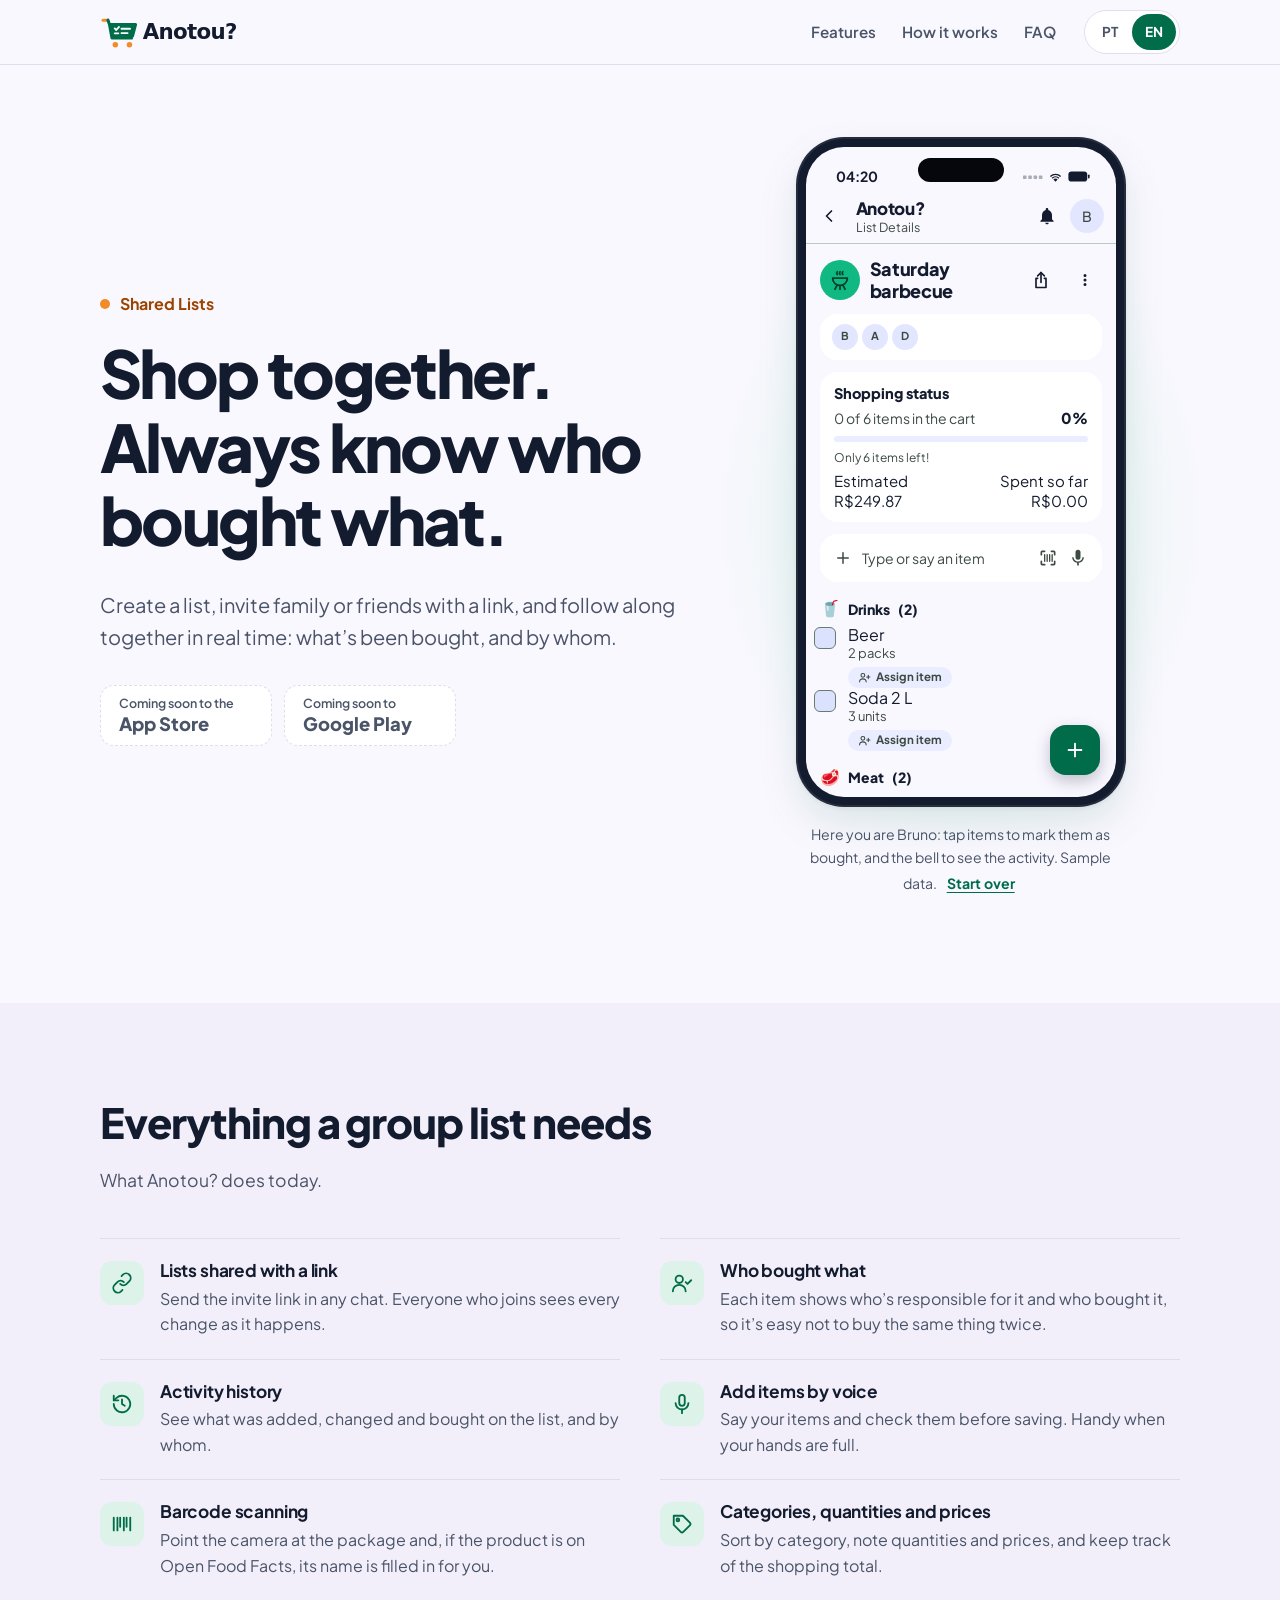
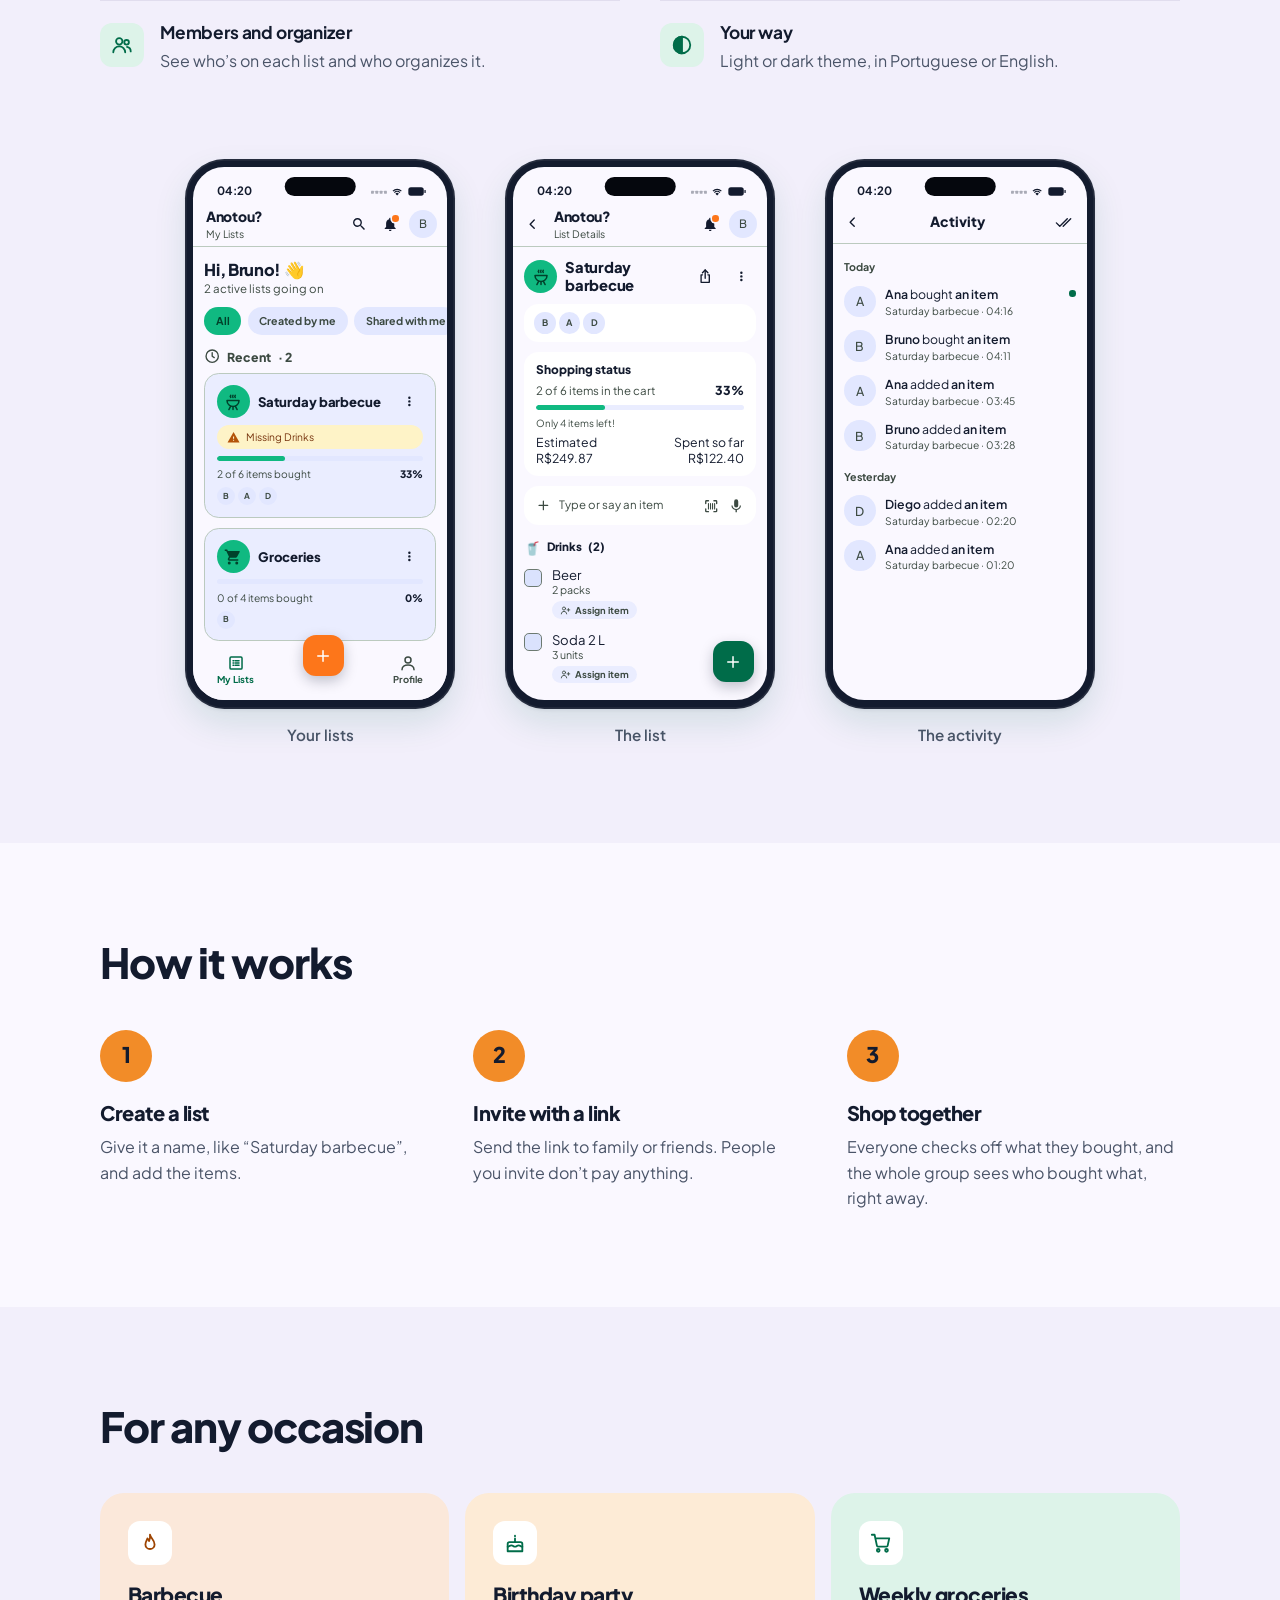
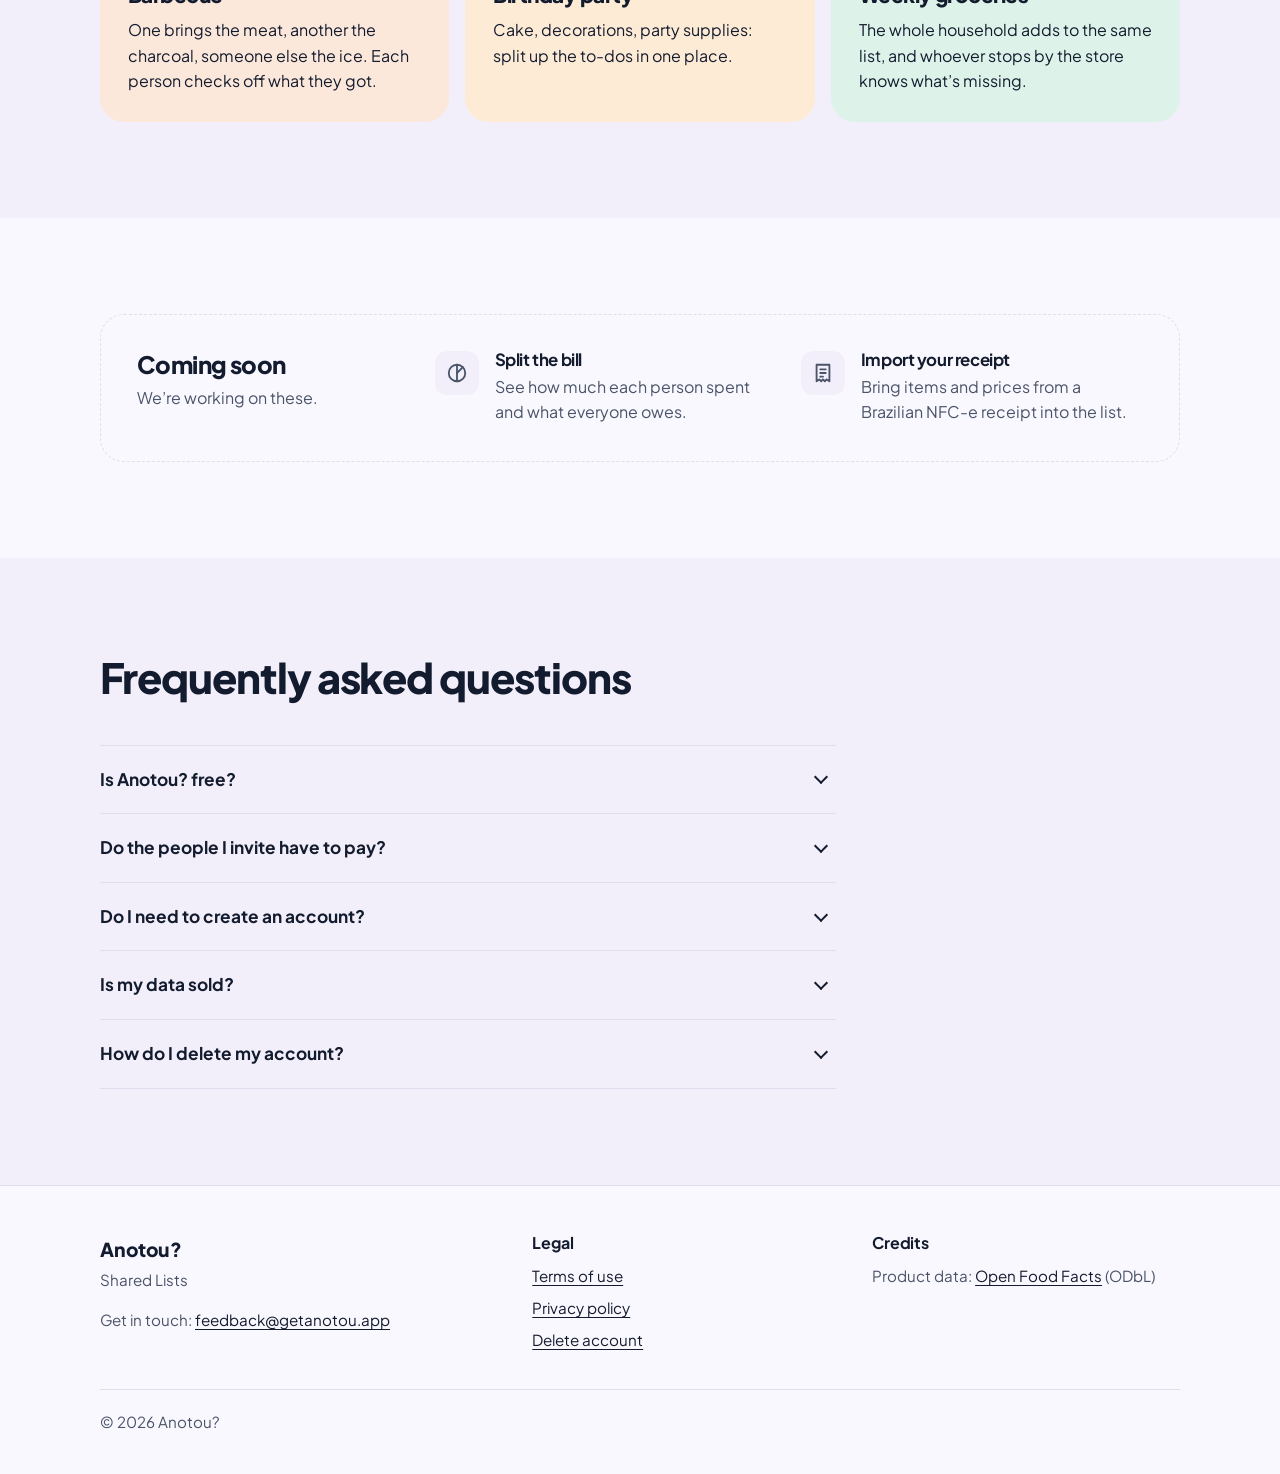
==== commit 8955e873: "feat: new updates" ====
--- a/index.html
+++ b/index.html
@@ -51,9 +51,9 @@
     </a>
     <nav class="site-nav" aria-label="Menu" data-label-pt="Menu principal" data-label-en="Main menu">
       <ul>
-        <li><a href="#recursos"><span lang="pt-BR">Recursos</span><span lang="en">Features</span></a></li>
-        <li><a href="#como-funciona"><span lang="pt-BR">Como funciona</span><span lang="en">How it works</span></a></li>
-        <li><a href="#perguntas"><span lang="pt-BR">Perguntas</span><span lang="en">FAQ</span></a></li>
+        <li><a href="#features"><span lang="pt-BR">Recursos</span><span lang="en">Features</span></a></li>
+        <li><a href="#how-it-works"><span lang="pt-BR">Como funciona</span><span lang="en">How it works</span></a></li>
+        <li><a href="#faq"><span lang="pt-BR">Perguntas</span><span lang="en">FAQ</span></a></li>
       </ul>
     </nav>
     <div class="lang-toggle" role="group" aria-label="Idioma / Language" data-label-pt="Idioma" data-label-en="Language">
@@ -76,15 +76,24 @@
         </ul>
       </div>
       <div class="hero-visual">
-        <div class="shot" data-ph="assets/screen-home.png"><img src="assets/screen-home.png" width="1080" height="2340" fetchpriority="high" decoding="async" alt="Tela inicial do app Anotou? com as listas" data-alt-pt="Tela inicial do app Anotou? com as listas" data-alt-en="Anotou? app home screen showing lists"></div>
-      </div>
-    </div>
-  </section>
-
-  <section class="section section-tint" id="recursos" aria-labelledby="recursos-titulo">
-    <div class="wrap">
-      <div class="section-head">
-        <h2 id="recursos-titulo"><span lang="pt-BR">Tudo o que a lista do grupo precisa</span><span lang="en">Everything a group list needs</span></h2>
+        <div class="demo" id="demo">
+          <div class="phone" role="group" aria-label="Demonstração interativa do app" data-label-pt="Demonstração interativa do app Anotou?" data-label-en="Interactive demo of the Anotou? app">
+            <div class="phone-screen scr-list" data-demo-screen>
+              <p class="demo-nojs"><span lang="pt-BR">Ative o JavaScript para ver a demonstração.</span><span lang="en">Turn on JavaScript to see the demo.</span></p>
+            </div>
+            <div class="app-toast" data-demo-toast aria-live="polite"></div>
+          </div>
+          <p class="demo-hint"><span lang="pt-BR">Aqui você é o Bruno: toque nos itens para marcar como comprados e no sininho para ver a atividade. Dados de exemplo.</span><span lang="en">Here you are Bruno: tap items to mark them as bought, and the bell to see the activity. Sample data.</span>
+            <button type="button" class="demo-reset" data-demo-reset><span lang="pt-BR">Recomeçar</span><span lang="en">Start over</span></button></p>
+        </div>
+      </div>
+    </div>
+  </section>
+
+  <section class="section section-tint" id="features" aria-labelledby="features-title">
+    <div class="wrap">
+      <div class="section-head">
+        <h2 id="features-title"><span lang="pt-BR">Tudo o que a lista do grupo precisa</span><span lang="en">Everything a group list needs</span></h2>
         <p><span lang="pt-BR">O que o Anotou? já faz hoje.</span><span lang="en">What Anotou? does today.</span></p>
       </div>
       <div class="features-layout">
@@ -124,22 +133,32 @@
         </ul>
         <div class="feature-shots">
           <figure class="shot-figure">
-            <div class="shot" data-ph="assets/screen-list.png"><img src="assets/screen-list.png" width="1080" height="2340" loading="lazy" decoding="async" alt="Tela de uma lista no app Anotou?" data-alt-pt="Tela de uma lista no app Anotou?" data-alt-en="A list screen in the Anotou? app"></div>
+            <div class="phone phone-static" role="img" aria-label="Tela inicial do app Anotou?, com as listas" data-label-pt="Tela inicial do app Anotou?, com as listas" data-label-en="Anotou? app home screen, with the lists">
+              <div class="phone-screen scr-home" data-mock="home" inert></div>
+            </div>
+            <figcaption><span lang="pt-BR">Suas listas</span><span lang="en">Your lists</span></figcaption>
+          </figure>
+          <figure class="shot-figure">
+            <div class="phone phone-static" role="img" aria-label="Tela de uma lista no app Anotou?" data-label-pt="Tela de uma lista no app Anotou?" data-label-en="A list screen in the Anotou? app">
+              <div class="phone-screen scr-list" data-mock="list" inert></div>
+            </div>
             <figcaption><span lang="pt-BR">A lista</span><span lang="en">The list</span></figcaption>
           </figure>
           <figure class="shot-figure">
-            <div class="shot" data-ph="assets/screen-activity.png"><img src="assets/screen-activity.png" width="1080" height="2340" loading="lazy" decoding="async" alt="Tela de atividade da lista no app Anotou?" data-alt-pt="Tela de atividade da lista no app Anotou?" data-alt-en="List activity screen in the Anotou? app"></div>
-            <figcaption><span lang="pt-BR">A atividade da lista</span><span lang="en">List activity</span></figcaption>
+            <div class="phone phone-static" role="img" aria-label="Tela de atividade do app Anotou?" data-label-pt="Tela de atividade do app Anotou?" data-label-en="Activity screen in the Anotou? app">
+              <div class="phone-screen scr-activity" data-mock="activity" inert></div>
+            </div>
+            <figcaption><span lang="pt-BR">A atividade</span><span lang="en">The activity</span></figcaption>
           </figure>
         </div>
       </div>
     </div>
   </section>
 
-  <section class="section" id="como-funciona" aria-labelledby="como-titulo">
-    <div class="wrap">
-      <div class="section-head">
-        <h2 id="como-titulo"><span lang="pt-BR">Como funciona</span><span lang="en">How it works</span></h2>
+  <section class="section" id="how-it-works" aria-labelledby="how-title">
+    <div class="wrap">
+      <div class="section-head">
+        <h2 id="how-title"><span lang="pt-BR">Como funciona</span><span lang="en">How it works</span></h2>
       </div>
       <ol class="steps">
         <li class="step"><h3><span lang="pt-BR">Crie a lista</span><span lang="en">Create a list</span></h3><p><span lang="pt-BR">Dê um nome, como “Churrasco de sábado”, e coloque os itens.</span><span lang="en">Give it a name, like “Saturday barbecue”, and add the items.</span></p></li>
@@ -149,10 +168,10 @@
     </div>
   </section>
 
-  <section class="section section-tint" aria-labelledby="ocasioes-titulo">
-    <div class="wrap">
-      <div class="section-head">
-        <h2 id="ocasioes-titulo"><span lang="pt-BR">Para qualquer ocasião</span><span lang="en">For any occasion</span></h2>
+  <section class="section section-tint" aria-labelledby="occasions-title">
+    <div class="wrap">
+      <div class="section-head">
+        <h2 id="occasions-title"><span lang="pt-BR">Para qualquer ocasião</span><span lang="en">For any occasion</span></h2>
       </div>
       <ul class="occasions">
         <li class="occasion"><span class="icon" aria-hidden="true"><svg viewBox="0 0 24 24" fill="none" stroke="currentColor" stroke-width="2" stroke-linecap="round" stroke-linejoin="round"><path d="M12 3c.5 3.5 5 5.5 5 10.5a5 5 0 0 1-10 0c0-2.8 1.6-4.2 2.2-6.5 1 .8 1.6 1.8 1.8 3 .9-1.8 1.3-4.4 1-7z"/></svg></span><h3><span lang="pt-BR">Churrasco</span><span lang="en">Barbecue</span></h3><p><span lang="pt-BR">Um leva a carne, outro o carvão, outro o gelo. Cada um marca o que já comprou.</span><span lang="en">One brings the meat, another the charcoal, someone else the ice. Each person checks off what they got.</span></p></li>
@@ -162,11 +181,11 @@
     </div>
   </section>
 
-  <section class="section" aria-labelledby="breve-titulo">
+  <section class="section" aria-labelledby="soon-title">
     <div class="wrap">
       <div class="soon">
         <div class="soon-intro">
-          <h2 id="breve-titulo"><span lang="pt-BR">Em breve</span><span lang="en">Coming soon</span></h2>
+          <h2 id="soon-title"><span lang="pt-BR">Em breve</span><span lang="en">Coming soon</span></h2>
           <p><span lang="pt-BR">Estamos trabalhando nisto.</span><span lang="en">We’re working on these.</span></p>
         </div>
         <div class="soon-item"><span class="icon" aria-hidden="true"><svg viewBox="0 0 24 24" fill="none" stroke="currentColor" stroke-width="2" stroke-linecap="round" stroke-linejoin="round"><circle cx="12" cy="12" r="9"/><path d="M12 3v18"/><path d="M12 12 18.4 5.6"/></svg></span><div><h3><span lang="pt-BR">Dividir a conta</span><span lang="en">Split the bill</span></h3><p><span lang="pt-BR">Saber quanto cada participante gastou e quanto cada um deve.</span><span lang="en">See how much each person spent and what everyone owes.</span></p></div></div>
@@ -175,10 +194,10 @@
     </div>
   </section>
 
-  <section class="section section-tint" id="perguntas" aria-labelledby="perguntas-titulo">
-    <div class="wrap">
-      <div class="section-head">
-        <h2 id="perguntas-titulo"><span lang="pt-BR">Perguntas frequentes</span><span lang="en">Frequently asked questions</span></h2>
+  <section class="section section-tint" id="faq" aria-labelledby="faq-title">
+    <div class="wrap">
+      <div class="section-head">
+        <h2 id="faq-title"><span lang="pt-BR">Perguntas frequentes</span><span lang="en">Frequently asked questions</span></h2>
       </div>
       <div class="faq">
         <details>
@@ -205,6 +224,7 @@
     </div>
   </section>
 </main>
+<script src="assets/demo.js" defer></script>
 <footer class="site-footer">
   <div class="wrap">
     <div class="footer-grid">
--- a/assets/styles.css
+++ b/assets/styles.css
@@ -1,4 +1,4 @@
-/* Anotou? — estilos do site (getanotou.app). CSS puro, mobile primeiro. */
+/* Anotou? — site styles (getanotou.app). Plain CSS, mobile first. */
 
 :root {
   --primary: #006C49;
@@ -6,7 +6,7 @@
   --primary-soft: #DDF3E9;
   --secondary: #9D4300;
   --secondary-soft: #FBE8DA;
-  /* Laranja do logo (alça e rodas do carrinho): ajuste para o tom exato do SVG. */
+  /* Logo orange (cart handle and wheels): adjust to the exact SVG tone. */
   --accent: #F28C28;
   --accent-soft: #FDEBD6;
   --bg: #FAF8FF;
@@ -66,7 +66,7 @@
 h1, h2, h3 { line-height: 1.12; letter-spacing: -0.025em; margin: 0 0 0.5em; }
 p { margin: 0 0 1em; }
 
-/* ---------- Idioma: o JS define html[data-lang]; sem JS, fica o português ---------- */
+/* ---------- Language: JS sets html[data-lang]; without JS, Portuguese is shown ---------- */
 html[data-lang="en"] body [lang="pt-BR"] { display: none !important; }
 html:not([data-lang="en"]) body [lang="en"] { display: none !important; }
 
@@ -78,10 +78,10 @@
 }
 .skip:focus { top: 12px; }
 
-/* Imagem ainda não colocada: esconde o ícone de imagem quebrada */
+/* Image not added yet: hide the broken-image icon */
 [data-ph].is-missing img { display: none; }
 
-/* ---------- Topo ---------- */
+/* ---------- Header ---------- */
 .site-header {
   position: sticky; top: 0; z-index: 50;
   background: var(--header-bg);
@@ -117,7 +117,7 @@
 }
 .lang-toggle button[aria-pressed="true"] { background: var(--primary); color: var(--on-primary); }
 
-/* ---------- Herói ---------- */
+/* ---------- Hero ---------- */
 .hero { padding-block: 40px 64px; overflow: hidden; }
 .hero-grid { display: grid; gap: 48px; align-items: center; }
 @media (min-width: 900px) {
@@ -146,7 +146,7 @@
   background: radial-gradient(closest-side, var(--primary-soft), transparent);
 }
 
-/* ---------- Capturas de tela ---------- */
+/* ---------- Screenshots ---------- */
 .shot {
   width: 100%; max-width: 300px; margin-inline: auto;
   border-radius: 34px; overflow: hidden;
@@ -161,7 +161,7 @@
 .shot-figure { margin: 0; }
 .shot-figure figcaption { margin-top: 14px; text-align: center; font-weight: 600; color: var(--muted); font-size: 0.95rem; }
 
-/* ---------- Seções ---------- */
+/* ---------- Sections ---------- */
 .section { padding-block: 64px; }
 @media (min-width: 900px) { .section { padding-block: 96px; } }
 .section-tint { background: var(--surface-2); }
@@ -170,7 +170,7 @@
 .section-head h2 { font-size: clamp(1.8rem, 4.4vw, 2.6rem); font-weight: 800; }
 .section-head p { font-size: 1.1rem; color: var(--muted); margin: 0; }
 
-/* Recursos: lista em duas colunas, sem caixas */
+/* Features: two-column list, no boxes */
 .features-layout { display: grid; gap: 64px; }
 .features { list-style: none; margin: 0; padding: 0; display: grid; gap: 0 40px; }
 @media (min-width: 640px) { .features { grid-template-columns: 1fr 1fr; } }
@@ -184,7 +184,7 @@
 .icon svg { width: 22px; height: 22px; }
 .feature-shots { display: grid; gap: 40px; grid-template-columns: repeat(auto-fit, minmax(220px, 280px)); justify-content: center; }
 
-/* Como funciona: sequência numerada */
+/* How it works: numbered steps */
 .steps { list-style: none; margin: 0; padding: 0; display: grid; gap: 32px; counter-reset: step; }
 @media (min-width: 820px) { .steps { grid-template-columns: repeat(3, 1fr); gap: 40px; } }
 .step { counter-increment: step; }
@@ -195,7 +195,7 @@
 .step h3 { font-size: 1.25rem; font-weight: 800; }
 .step p { color: var(--muted); margin: 0; }
 
-/* Ocasiões: três blocos com cores próprias */
+/* Occasions: three blocks with their own colors */
 .occasions { list-style: none; margin: 0; padding: 0; display: grid; gap: 16px; }
 @media (min-width: 820px) { .occasions { grid-template-columns: repeat(3, 1fr); } }
 .occasion { padding: 28px; border-radius: 24px; }
@@ -207,7 +207,7 @@
 .occasion h3 { font-size: 1.3rem; font-weight: 800; }
 .occasion p { margin: 0; color: var(--text); }
 
-/* Em breve */
+/* Coming soon */
 .soon { display: grid; gap: 24px; padding: 28px; border: 1.5px dashed var(--border); border-radius: 24px; }
 @media (min-width: 820px) { .soon { grid-template-columns: 0.8fr 1fr 1fr; align-items: start; padding: 36px; } }
 .soon h2 { font-size: 1.5rem; font-weight: 800; margin: 0 0 0.3em; }
@@ -217,7 +217,7 @@
 .soon-item h3 { font-size: 1.05rem; font-weight: 700; margin-bottom: 0.25em; }
 .soon-item p { color: var(--muted); margin: 0; }
 
-/* Perguntas frequentes */
+/* FAQ */
 .faq { max-width: 46rem; border-top: 1px solid var(--border); }
 .faq details { border-bottom: 1px solid var(--border); }
 .faq summary {
@@ -235,7 +235,7 @@
 .faq .answer { padding: 0 0 22px; color: var(--muted); }
 .faq .answer p { margin: 0; }
 
-/* ---------- Rodapé ---------- */
+/* ---------- Footer ---------- */
 .site-footer { border-top: 1px solid var(--border); padding-block: 48px 40px; font-size: 0.95rem; color: var(--muted); }
 .footer-grid { display: grid; gap: 32px; }
 @media (min-width: 760px) { .footer-grid { grid-template-columns: 1.3fr 1fr 1fr; } }
@@ -249,7 +249,7 @@
 }
 .footer-bottom p { margin: 0; }
 
-/* ---------- Páginas de texto (privacidade, termos, exclusão) ---------- */
+/* ---------- Text pages (privacy, terms, account deletion) ---------- */
 .legal { padding-block: 40px 88px; }
 .prose { max-width: 46rem; }
 .prose h1 { font-size: clamp(2rem, 5vw, 2.8rem); font-weight: 800; letter-spacing: -0.035em; }
@@ -275,3 +275,200 @@
   border-radius: 999px; background: var(--primary); color: var(--on-primary); font-weight: 700; text-decoration: none;
 }
 .btn:hover { text-decoration: underline; }
+
+/* ---------- App screens drawn in HTML (hero demo and Features section) ---------- */
+/* Colors sampled from the real app screens; the dark theme follows the site's. */
+.phone-screen {
+  --a-bg: #FAF8FF; --a-surface: #FFFFFF; --a-cont: #EAEDFF; --a-chip: #E2E7FF; --a-cb: #DAE2FD;
+  --a-line: #BBCABF; --a-line-2: #6C7A71; --a-text: #131B2E; --a-muted: #3C4A42;
+  --a-green: #006C49; --a-green-2: #10B981; --a-on-green: #00422B;
+  --a-warn-bg: #FEF3C7; --a-warn: #78350F; --a-warn-ic: #B45309; --a-orange: #FD761A;
+}
+@media (prefers-color-scheme: dark) {
+  .phone-screen {
+    --a-bg: #0F1424; --a-surface: #181E31; --a-cont: #1F2740; --a-chip: #28314D; --a-cb: #2C3655;
+    --a-line: #3A4A42; --a-line-2: #8B978F; --a-text: #E6E8F4; --a-muted: #BBCABF;
+    --a-green: #4EDEA3; --a-green-2: #10B981; --a-on-green: #00281A;
+    --a-warn-bg: #3A2E10; --a-warn: #FCD9A0; --a-warn-ic: #F59E0B; --a-orange: #FD761A;
+  }
+}
+.demo { width: 100%; max-width: 330px; margin-inline: auto; }
+.phone {
+  position: relative; width: 100%; max-width: 330px; margin-inline: auto; border-radius: 48px; padding: 10px;
+  background: #131B2E; box-shadow: var(--shadow), inset 0 0 0 2px rgba(255, 255, 255, 0.08);
+}
+.phone::before {
+  content: ""; position: absolute; z-index: 3; top: 21px; left: 50%; transform: translateX(-50%);
+  width: 86px; height: 24px; border-radius: 999px; background: #05070D;
+}
+.phone-screen {
+  position: relative; display: flex; flex-direction: column; overflow: hidden; height: 650px; border-radius: 38px;
+  background: var(--a-bg); color: var(--a-text); font-size: 13px; line-height: 1.3; text-align: left;
+}
+.phone-screen p { margin: 0; }
+.phone-screen svg { display: block; width: 20px; height: 20px; flex: none; }
+.phone-screen button {
+  appearance: none; font: inherit; color: inherit; text-align: inherit; background: none; border: 0; padding: 0; cursor: pointer;
+}
+.demo-nojs { margin: auto !important; padding: 24px; text-align: center; color: var(--a-muted); }
+
+/* status bar and app header */
+.sb { display: flex; justify-content: space-between; align-items: center; padding: 16px 26px 0 30px; height: 42px; flex: none; }
+.sb-time { font-weight: 700; font-size: 14px; }
+.sb-icons { display: flex; align-items: center; gap: 5px; }
+.sb-icons svg:nth-child(1) { width: 20px; height: 8px; }
+.sb-icons svg:nth-child(2) { width: 15px; height: 15px; }
+.sb-icons svg:nth-child(3) { width: 22px; height: 11px; }
+.ah { display: flex; align-items: center; gap: 4px; padding: 8px 12px 8px 6px; border-bottom: 1px solid var(--a-line); flex: none; }
+.ah-t { flex: 1; min-width: 0; padding-left: 6px; }
+.ah-t-pad { padding-left: 10px; }
+.ah-name { font-weight: 800; font-size: 17px; letter-spacing: -0.02em; }
+.ah-sub { color: var(--a-muted); font-size: 12.5px; }
+.ah-center .ah-title { flex: 1; text-align: center; font-weight: 800; font-size: 17px; }
+.ib { position: relative; display: inline-grid; place-items: center; width: 34px; height: 34px; border-radius: 50%; color: var(--a-text); flex: none; }
+button.ib:hover { background: var(--a-chip); }
+.ib-sm svg { width: 18px; height: 18px; }
+.bell-dot { position: absolute; top: 6px; right: 7px; width: 8px; height: 8px; border-radius: 50%; background: var(--a-orange); box-shadow: 0 0 0 2px var(--a-bg); }
+.av {
+  display: inline-grid; place-items: center; width: 26px; height: 26px; border-radius: 50%; flex: none;
+  background: var(--a-chip); color: var(--a-muted); font-weight: 700; font-size: 11px;
+}
+.av-sm { width: 22px; height: 22px; font-size: 10px; }
+.av-lg { width: 34px; height: 34px; font-size: 14px; font-weight: 500; margin-left: 2px; }
+.av-xl { width: 38px; height: 38px; font-size: 15px; font-weight: 500; }
+
+/* scrollable area */
+.as { flex: 1; overflow-y: auto; padding: 14px 14px 80px; overscroll-behavior: contain; scrollbar-width: none; }
+.as::-webkit-scrollbar { display: none; }
+.card { background: var(--a-surface); border-radius: 18px; padding: 12px 14px; margin-bottom: 12px; }
+
+/* list screen */
+.lt { display: flex; align-items: center; gap: 10px; margin-bottom: 12px; }
+.lt-ic { display: inline-grid; place-items: center; width: 40px; height: 40px; border-radius: 50%; background: var(--a-green-2); color: var(--a-on-green); flex: none; }
+.lt-ic svg { width: 22px; height: 22px; }
+.lt-name { flex: 1; font-weight: 800; font-size: 18px; letter-spacing: -0.02em; line-height: 1.2; }
+.members { display: flex; gap: 4px; padding: 10px 12px; }
+.st-h { font-weight: 800; font-size: 14.5px; margin-bottom: 6px !important; }
+.st-row, .lc-row { display: flex; justify-content: space-between; align-items: baseline; gap: 8px; }
+.st-row { font-size: 14px; color: var(--a-muted); margin-bottom: 8px !important; }
+.st-row strong, .lc-row strong { color: var(--a-text); font-weight: 800; }
+.st-row strong { font-size: 15px; }
+.pbar { height: 6px; border-radius: 999px; background: var(--a-cont); overflow: hidden; }
+.card .pbar { background: var(--a-cont); }
+.pbar span { display: block; height: 100%; border-radius: inherit; background: var(--a-green-2); }
+.st-left { color: var(--a-muted); font-size: 12px; margin: 8px 0 6px !important; }
+.st-money { display: flex; justify-content: space-between; gap: 8px; }
+.st-money p { display: grid; color: var(--a-muted); font-size: 12px; }
+.st-money p.r { text-align: right; }
+.st-money span { font-size: 15px; color: var(--a-text); }
+.st-money .green { color: var(--a-green); }
+.quick { display: flex; align-items: center; gap: 10px; color: var(--a-muted); padding: 14px; }
+.quick .q-plus svg { width: 18px; height: 18px; }
+.q-ph { flex: 1; min-width: 0; white-space: nowrap; overflow: hidden; text-overflow: ellipsis; font-size: 14px; }
+.cat { display: flex; align-items: center; gap: 8px; margin: 16px 0 6px !important; font-weight: 800; font-size: 14px; }
+.cat-e { font-size: 16px; }
+.items { list-style: none; margin: 0; padding: 0; }
+.item { display: flex; align-items: flex-start; gap: 12px; width: 100%; padding: 8px 6px; margin-inline: -6px; border-radius: 14px; }
+button.item:hover { background: var(--a-cont); }
+.cb {
+  display: grid; place-items: center; width: 22px; height: 22px; margin-top: 2px; flex: none;
+  border-radius: 6px; background: var(--a-cb); border: 1.5px solid var(--a-line-2); color: #FFFFFF;
+}
+.cb svg { width: 15px; height: 15px; }
+.item.is-bought .cb { background: #006C49; border-color: #006C49; }
+.it-main { flex: 1; min-width: 0; display: grid; justify-items: start; }
+.it-name { font-size: 16px; line-height: 1.25; }
+.item.is-bought .it-name { text-decoration: line-through; color: var(--a-muted); }
+.it-q { color: var(--a-muted); font-size: 13px; }
+.chip {
+  display: inline-flex; align-items: center; gap: 5px; margin-top: 5px; padding: 3px 10px; border-radius: 999px;
+  background: var(--a-cont); color: var(--a-muted); font-size: 11.5px; font-weight: 700;
+}
+.chip svg { width: 13px; height: 13px; }
+.chip-on { background: var(--a-green-2); color: var(--a-on-green); }
+.it-paid { display: grid; justify-items: end; font-size: 11.5px; font-weight: 700; color: var(--a-muted); }
+.it-paid span { font-size: 15px; font-weight: 500; color: var(--a-green); }
+.fab {
+  position: absolute; display: grid; place-items: center; width: 50px; height: 50px; border-radius: 16px;
+  color: #FFFFFF; box-shadow: 0 6px 16px rgba(19, 27, 46, 0.25);
+}
+.fab svg { width: 22px; height: 22px; }
+.fab-green { right: 16px; bottom: 22px; background: #006C49; }
+
+/* home screen */
+.hi { font-weight: 800; font-size: 20px; letter-spacing: -0.02em; }
+.hi-sub { color: var(--a-muted); font-size: 14px; margin: 2px 0 12px !important; }
+.chips { display: flex; gap: 8px; margin: 0 -14px 16px 0; overflow: hidden; }
+.fchip { flex: none; padding: 9px 14px; border-radius: 999px; background: var(--a-chip); color: var(--a-muted); font-weight: 700; font-size: 13px; white-space: nowrap; }
+.fchip.is-on { background: var(--a-green-2); color: var(--a-on-green); }
+.rec { display: flex; align-items: center; gap: 8px; font-weight: 800; font-size: 15px; margin-bottom: 10px !important; }
+.rec span { color: var(--a-muted); }
+.rec svg { color: var(--a-muted); }
+.lc {
+  display: grid; gap: 8px; width: 100%; padding: 14px; margin-bottom: 12px; border-radius: 18px;
+  background: var(--a-cont); border: 1px solid var(--a-line);
+}
+button.lc:hover { border-color: var(--a-green-2); }
+.lc-top { display: flex; align-items: center; gap: 10px; }
+.lc-name { flex: 1; font-weight: 800; font-size: 16px; letter-spacing: -0.01em; }
+.lc .pbar { background: var(--a-chip); }
+.lc-row { font-size: 12.5px; color: var(--a-muted); }
+.lc-av { display: flex; gap: 4px; }
+.warn {
+  display: flex; align-items: center; gap: 8px; padding: 7px 12px; border-radius: 999px;
+  background: var(--a-warn-bg); color: var(--a-warn); font-size: 12.5px;
+}
+.warn svg { width: 16px; height: 16px; color: var(--a-warn-ic); }
+.arch { display: flex; align-items: center; gap: 10px; padding: 10px 12px; border-radius: 18px; background: var(--a-cont); font-size: 15px; opacity: 0.85; }
+.arch > span:nth-child(2) { flex: 1; }
+.arch-ic { display: inline-grid; place-items: center; width: 34px; height: 34px; border-radius: 50%; background: var(--a-chip); }
+.arch-ic svg { width: 18px; height: 18px; }
+.scr-home .as { padding-bottom: 20px; }
+.nav { position: relative; display: flex; justify-content: space-around; align-items: center; padding: 8px 0 18px; background: var(--a-bg); flex: none; }
+.nav-i { display: grid; justify-items: center; gap: 2px; font-size: 11.5px; font-weight: 700; color: var(--a-muted); }
+.nav-i svg { width: 22px; height: 22px; }
+.nav-i.is-on { color: var(--a-green); }
+.fab-orange { position: static; margin-top: -34px; background: var(--a-orange); }
+
+/* activity screen */
+.as-feed { padding-top: 6px; }
+.day { color: var(--a-muted); font-weight: 700; font-size: 13px; margin: 14px 0 6px !important; }
+.ev { display: flex; align-items: flex-start; gap: 12px; padding: 8px 0; }
+.ev-t { flex: 1; display: grid; gap: 2px; padding-top: 1px; }
+.ev-l { font-size: 15px; line-height: 1.3; }
+.ev-l strong { font-weight: 600; }
+.ev-s { color: var(--a-muted); font-size: 12.5px; }
+.ev-dot { width: 8px; height: 8px; border-radius: 50%; background: #006C49; margin-top: 6px; flex: none; }
+
+/* in-phone toast */
+.app-toast {
+  position: absolute; z-index: 4; left: 22px; right: 22px; bottom: 96px; display: flex; align-items: center; gap: 10px;
+  padding: 10px 12px; border-radius: 14px; background: #131B2E; color: #FFFFFF; font-size: 13px; line-height: 1.3;
+  box-shadow: 0 8px 24px rgba(0, 0, 0, 0.25); opacity: 0; transform: translateY(8px); pointer-events: none;
+}
+.app-toast .av { background: #2C3655; color: #E6E8F4; }
+.app-toast.is-on { opacity: 1; transform: none; }
+.demo-hint { margin: 16px 0 0; text-align: center; font-size: 0.88rem; color: var(--muted); }
+.demo-reset {
+  appearance: none; border: 0; background: none; padding: 4px; margin-left: 4px; cursor: pointer;
+  font: inherit; font-weight: 700; color: var(--link); text-decoration: underline; text-underline-offset: 0.18em;
+}
+.demo:not(.is-live) .demo-reset { display: none; }
+
+/* static screens in the Features section */
+.phone-static { width: 330px; max-width: none; zoom: 0.82; }
+
+@media (prefers-color-scheme: dark) {
+  .phone { background: #05080F; box-shadow: var(--shadow), inset 0 0 0 2px rgba(255, 255, 255, 0.14); }
+  .item.is-bought .cb { background: #10B981; border-color: #10B981; color: #00281A; }
+  .ev-dot { background: #4EDEA3; }
+  .fab-green { background: #10B981; color: #00281A; }
+  .app-toast { background: #EEF0F8; color: #131B2E; }
+  .app-toast .av { background: #DAE2FD; color: #3C4A42; }
+}
+@media (prefers-reduced-motion: no-preference) {
+  .app-toast { transition: opacity 0.25s ease, transform 0.25s ease; }
+  .pbar span { transition: width 0.4s ease; }
+  .item.is-new { animation: demo-pop 1.4s ease; }
+  @keyframes demo-pop { 0% { background: var(--a-chip); } 100% { background: transparent; } }
+}
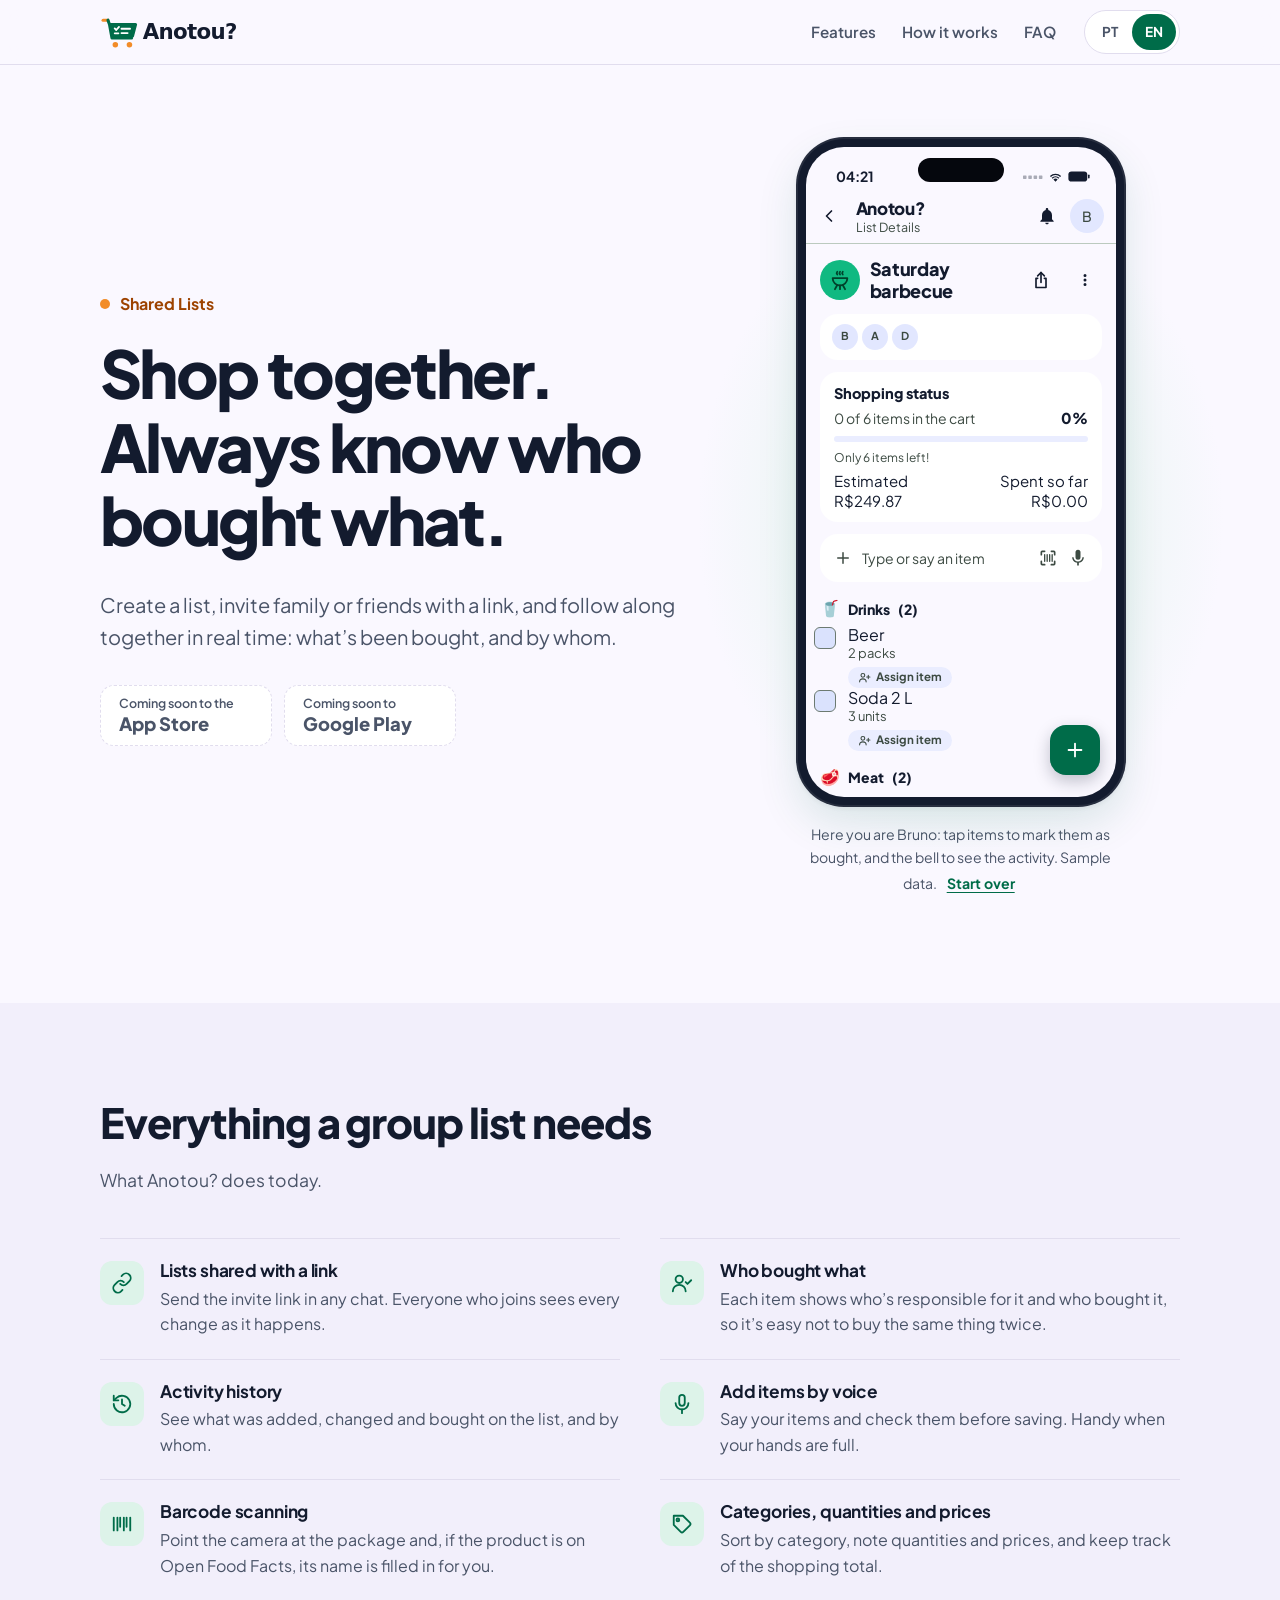
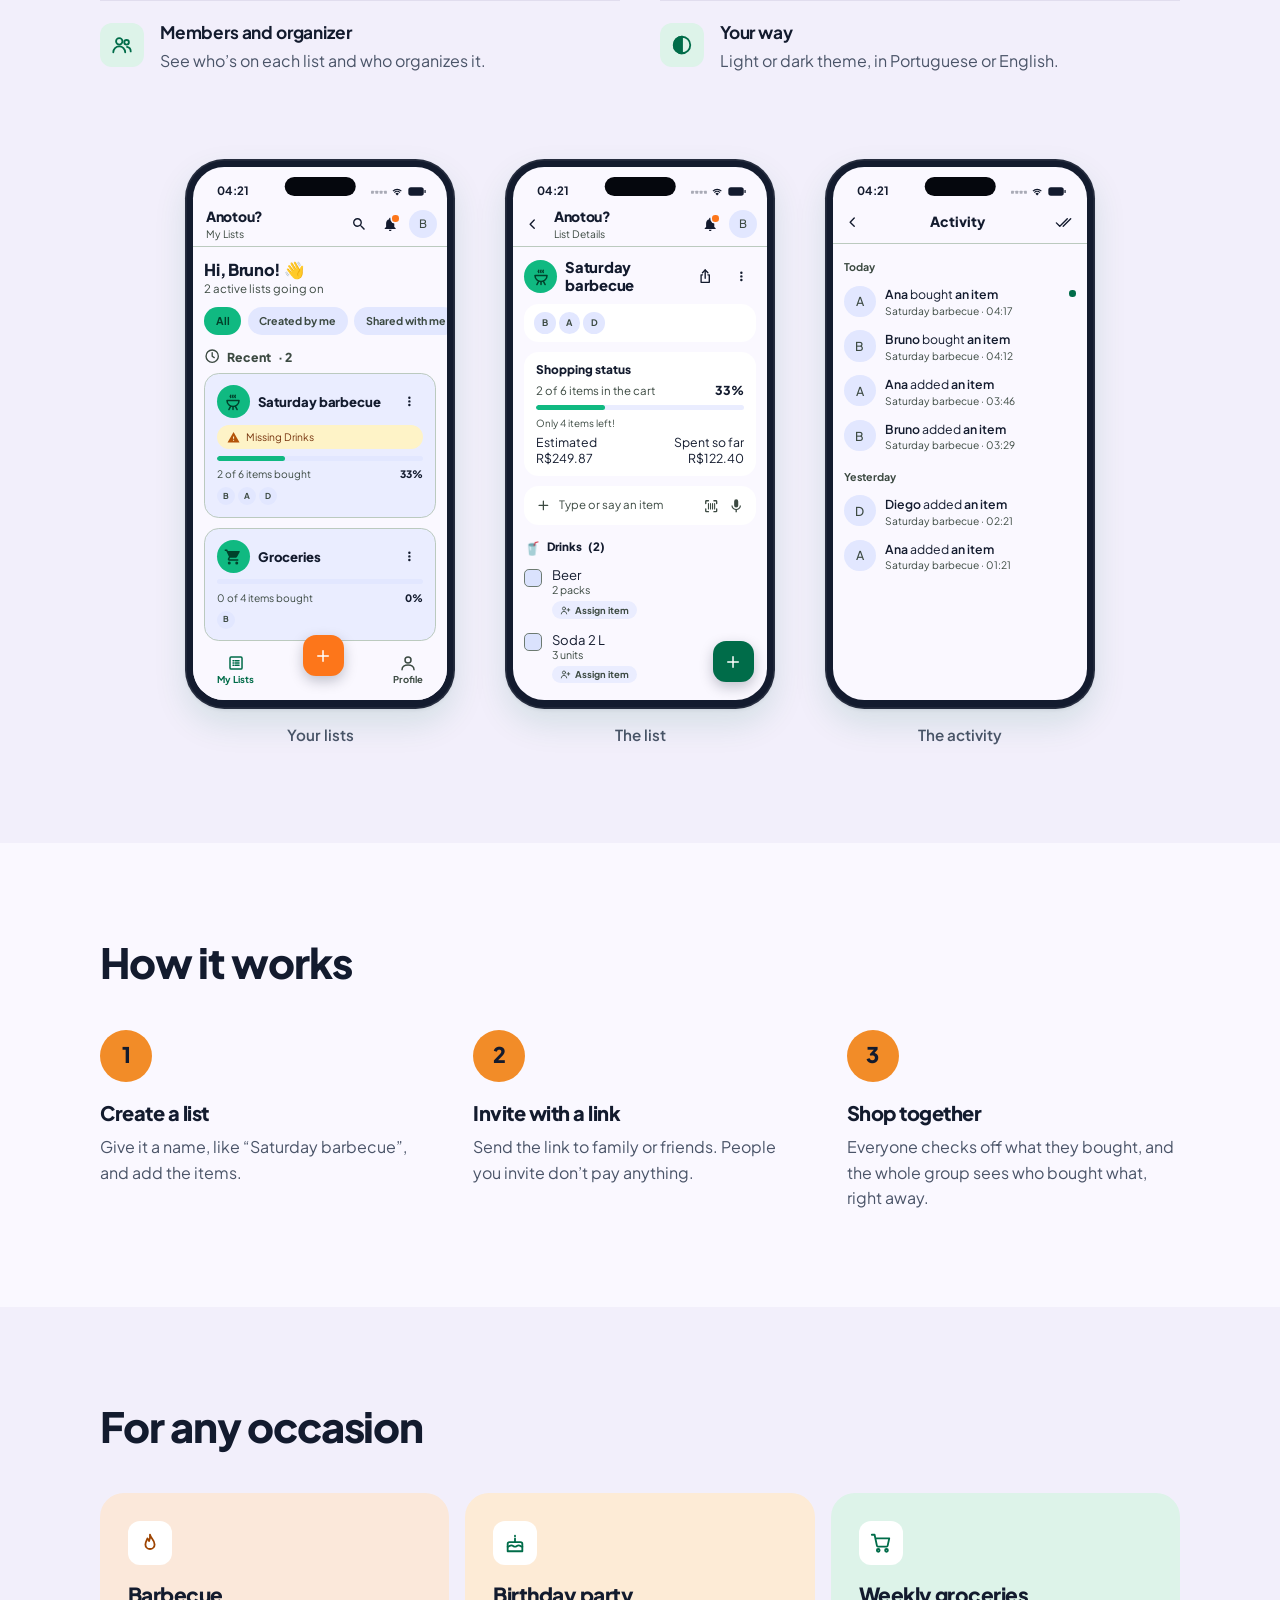
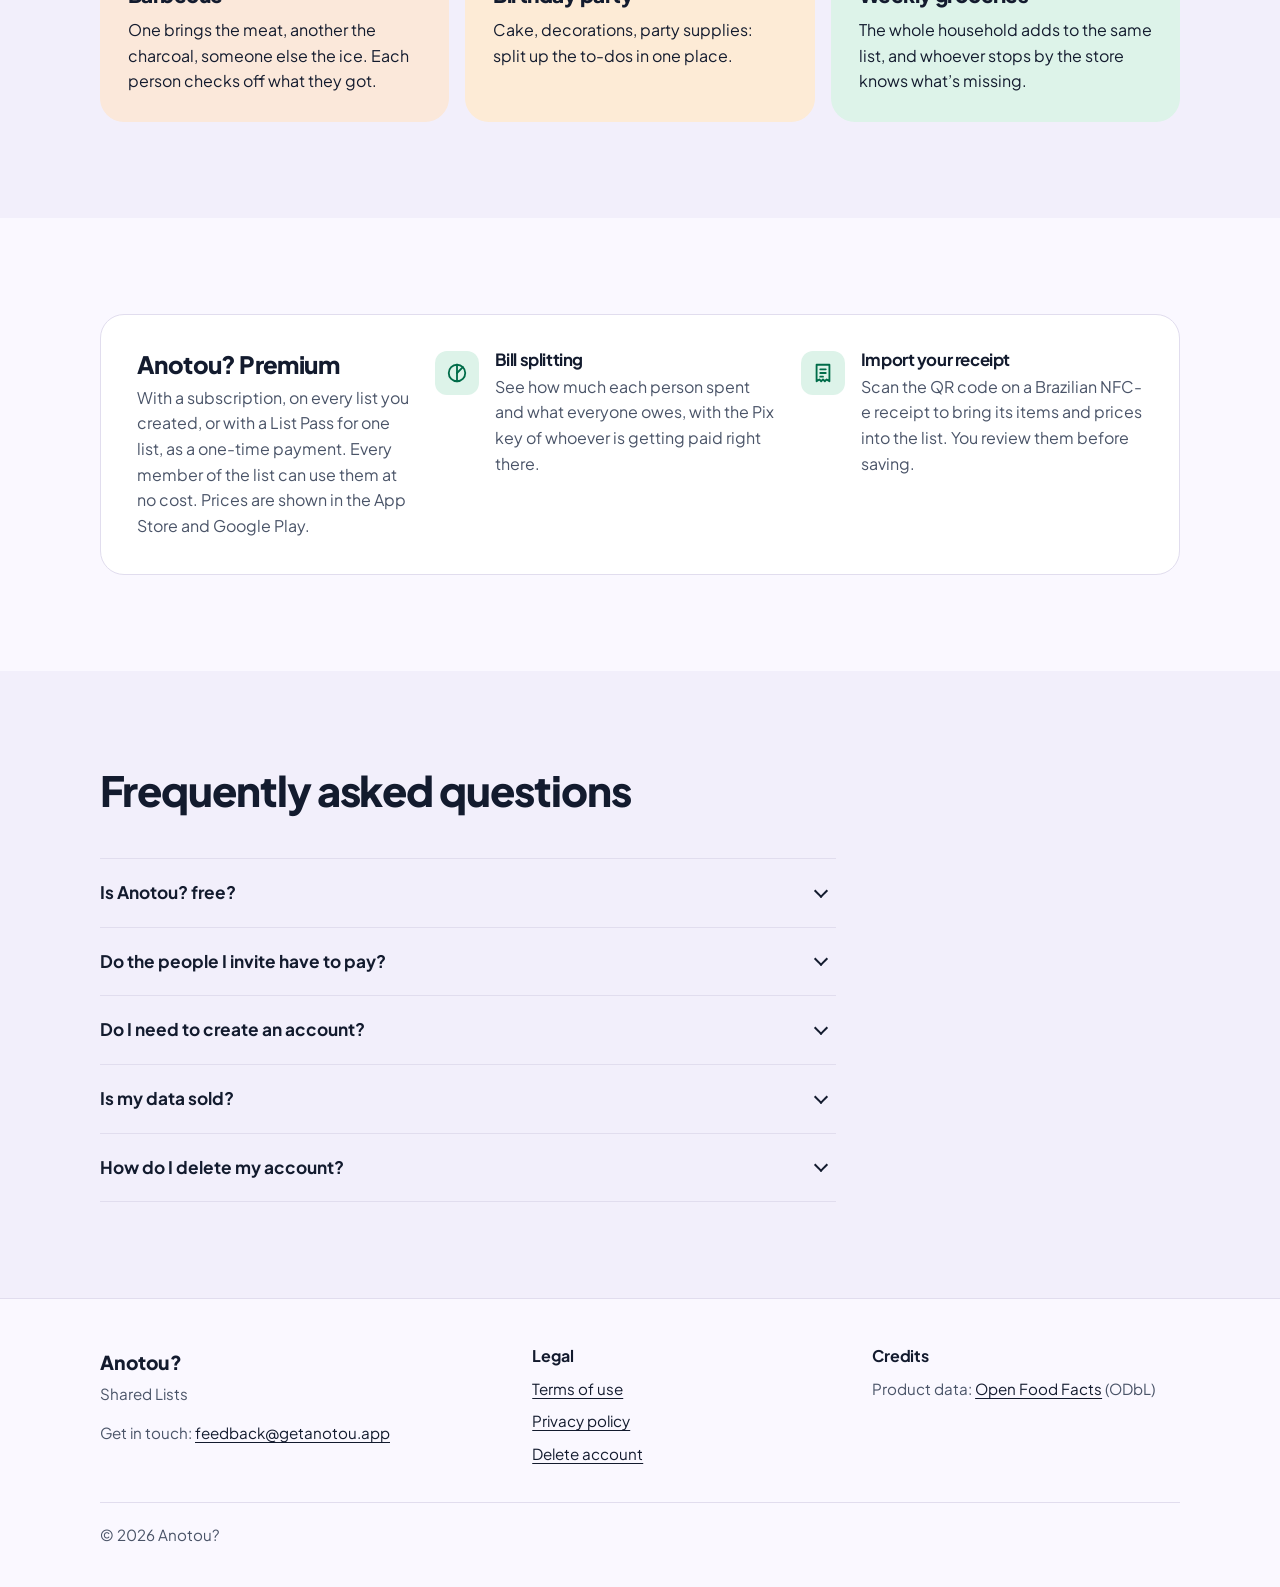
==== commit ac385e9b: "feat(style): updates Privacy and terms updated" ====
--- a/index.html
+++ b/index.html
@@ -181,15 +181,15 @@
     </div>
   </section>
 
-  <section class="section" aria-labelledby="soon-title">
-    <div class="wrap">
-      <div class="soon">
+  <section class="section" aria-labelledby="premium-title">
+    <div class="wrap">
+      <div class="soon is-premium">
         <div class="soon-intro">
-          <h2 id="soon-title"><span lang="pt-BR">Em breve</span><span lang="en">Coming soon</span></h2>
-          <p><span lang="pt-BR">Estamos trabalhando nisto.</span><span lang="en">We’re working on these.</span></p>
+          <h2 id="premium-title">Anotou? Premium</h2>
+          <p><span lang="pt-BR">Pela assinatura, em todas as listas que você criou, ou pelo passe de uma lista, com pagamento único. Todos os membros da lista usam, sem pagar. Os preços aparecem na App Store e no Google Play.</span><span lang="en">With a subscription, on every list you created, or with a List Pass for one list, as a one-time payment. Every member of the list can use them at no cost. Prices are shown in the App Store and Google Play.</span></p>
         </div>
-        <div class="soon-item"><span class="icon" aria-hidden="true"><svg viewBox="0 0 24 24" fill="none" stroke="currentColor" stroke-width="2" stroke-linecap="round" stroke-linejoin="round"><circle cx="12" cy="12" r="9"/><path d="M12 3v18"/><path d="M12 12 18.4 5.6"/></svg></span><div><h3><span lang="pt-BR">Dividir a conta</span><span lang="en">Split the bill</span></h3><p><span lang="pt-BR">Saber quanto cada participante gastou e quanto cada um deve.</span><span lang="en">See how much each person spent and what everyone owes.</span></p></div></div>
-        <div class="soon-item"><span class="icon" aria-hidden="true"><svg viewBox="0 0 24 24" fill="none" stroke="currentColor" stroke-width="2" stroke-linecap="round" stroke-linejoin="round"><path d="M5 3h14v18l-3-2-2 2-2-2-2 2-2-2-3 2z"/><path d="M9 8h6M9 12h6M9 16h3"/></svg></span><div><h3><span lang="pt-BR">Importar a nota fiscal</span><span lang="en">Import your receipt</span></h3><p><span lang="pt-BR">Trazer os itens e valores da NFC-e para a lista.</span><span lang="en">Bring items and prices from a Brazilian NFC-e receipt into the list.</span></p></div></div>
+        <div class="soon-item"><span class="icon" aria-hidden="true"><svg viewBox="0 0 24 24" fill="none" stroke="currentColor" stroke-width="2" stroke-linecap="round" stroke-linejoin="round"><circle cx="12" cy="12" r="9"/><path d="M12 3v18"/><path d="M12 12 18.4 5.6"/></svg></span><div><h3><span lang="pt-BR">Racha da conta</span><span lang="en">Bill splitting</span></h3><p><span lang="pt-BR">Veja quanto cada participante gastou e quanto cada um deve, com a chave Pix de quem vai receber à mão.</span><span lang="en">See how much each person spent and what everyone owes, with the Pix key of whoever is getting paid right there.</span></p></div></div>
+        <div class="soon-item"><span class="icon" aria-hidden="true"><svg viewBox="0 0 24 24" fill="none" stroke="currentColor" stroke-width="2" stroke-linecap="round" stroke-linejoin="round"><path d="M5 3h14v18l-3-2-2 2-2-2-2 2-2-2-3 2z"/><path d="M9 8h6M9 12h6M9 16h3"/></svg></span><div><h3><span lang="pt-BR">Importar a nota fiscal</span><span lang="en">Import your receipt</span></h3><p><span lang="pt-BR">Leia o QR code da NFC-e e traga os itens e valores para a lista. Você confere antes de salvar.</span><span lang="en">Scan the QR code on a Brazilian NFC-e receipt to bring its items and prices into the list. You review them before saving.</span></p></div></div>
       </div>
     </div>
   </section>
@@ -202,11 +202,11 @@
       <div class="faq">
         <details>
           <summary><span lang="pt-BR">O Anotou? é grátis?</span><span lang="en">Is Anotou? free?</span></summary>
-          <div class="answer"><p><span lang="pt-BR">O essencial é gratuito. No futuro, alguns recursos extras poderão ser pagos.</span><span lang="en">The essentials are free. Some extra features may be paid in the future.</span></p></div>
+          <div class="answer"><p><span lang="pt-BR">Sim, para usar no dia a dia: criar e compartilhar listas, marcar o que foi comprado, ver quem comprou, adicionar itens por voz e por código de barras e ver o histórico são gratuitos. O racha da conta e a importação de nota fiscal são pagos: pela assinatura Anotou? Premium, que vale para todas as listas que você criou, ou pelo passe da lista, um pagamento único para uma lista. Os preços aparecem na App Store e no Google Play. Detalhes nos <a href="terms/">Termos de uso</a>.</span><span lang="en">Yes, for everyday use: creating and sharing lists, checking off what was bought, seeing who bought it, adding items by voice and by barcode, and viewing the history are free. Bill splitting and receipt import are paid: through the Anotou? Premium subscription, which covers every list you created, or through a List Pass, a one-time payment for one list. Prices are shown in the App Store and Google Play. Details in the <a href="terms/">Terms of use</a>.</span></p></div>
         </details>
         <details>
           <summary><span lang="pt-BR">Quem eu convido precisa pagar?</span><span lang="en">Do the people I invite have to pay?</span></summary>
-          <div class="answer"><p><span lang="pt-BR">Não. Quem entra na lista pelo seu convite não precisa pagar.</span><span lang="en">No. People who join a list through your invite don’t have to pay.</span></p></div>
+          <div class="answer"><p><span lang="pt-BR">Não. Quem entra na lista pelo seu convite não paga nada. Se a lista tiver Premium ou passe, todos os membros usam o racha da conta e a importação de nota fiscal sem pagar.</span><span lang="en">No. People who join a list through your invite don’t pay anything. If the list has Premium or a List Pass, every member can use bill splitting and receipt import at no cost.</span></p></div>
         </details>
         <details>
           <summary><span lang="pt-BR">Preciso criar uma conta?</span><span lang="en">Do I need to create an account?</span></summary>
--- a/assets/styles.css
+++ b/assets/styles.css
@@ -472,3 +472,7 @@
   .item.is-new { animation: demo-pop 1.4s ease; }
   @keyframes demo-pop { 0% { background: var(--a-chip); } 100% { background: transparent; } }
 }
+
+/* Premium block (reuses the old "coming soon" layout with a solid border) */
+.soon.is-premium { border-style: solid; background: var(--surface); }
+.soon.is-premium .soon-item .icon { background: var(--primary-soft); color: var(--primary); }
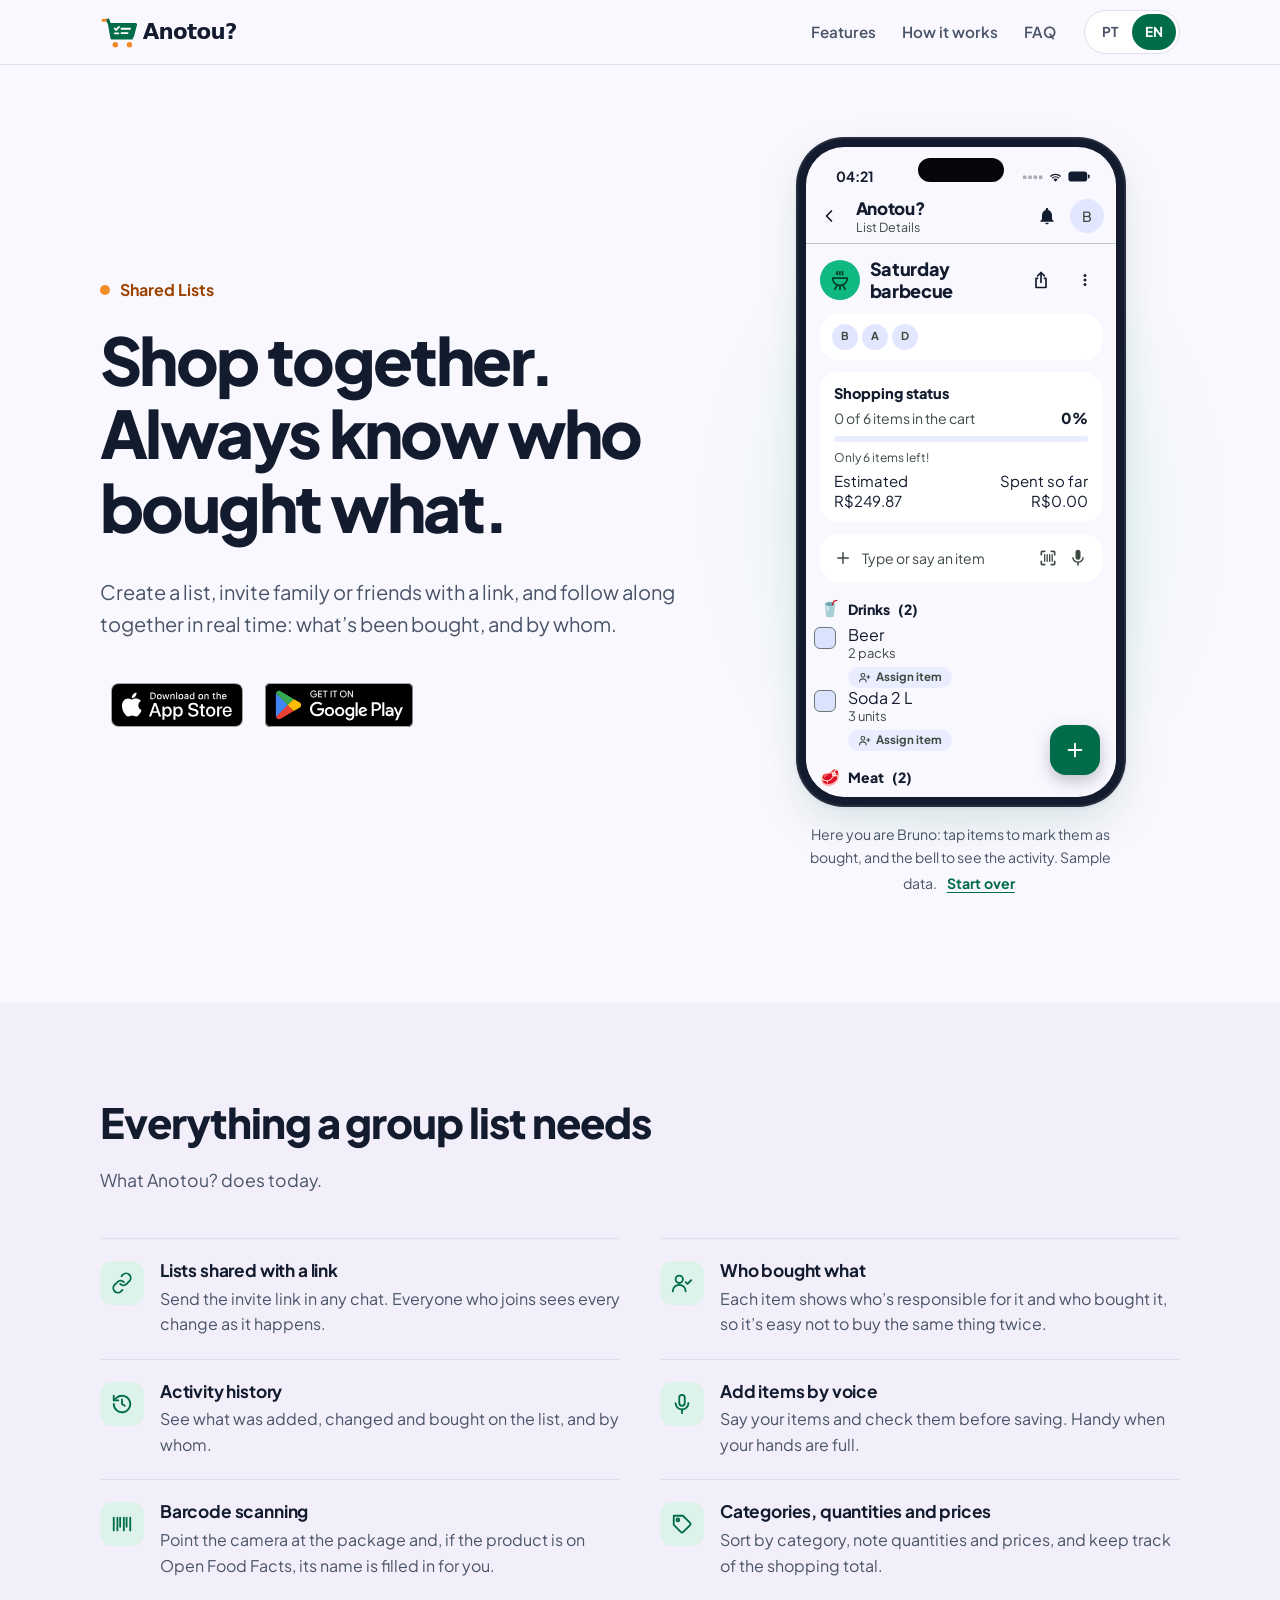
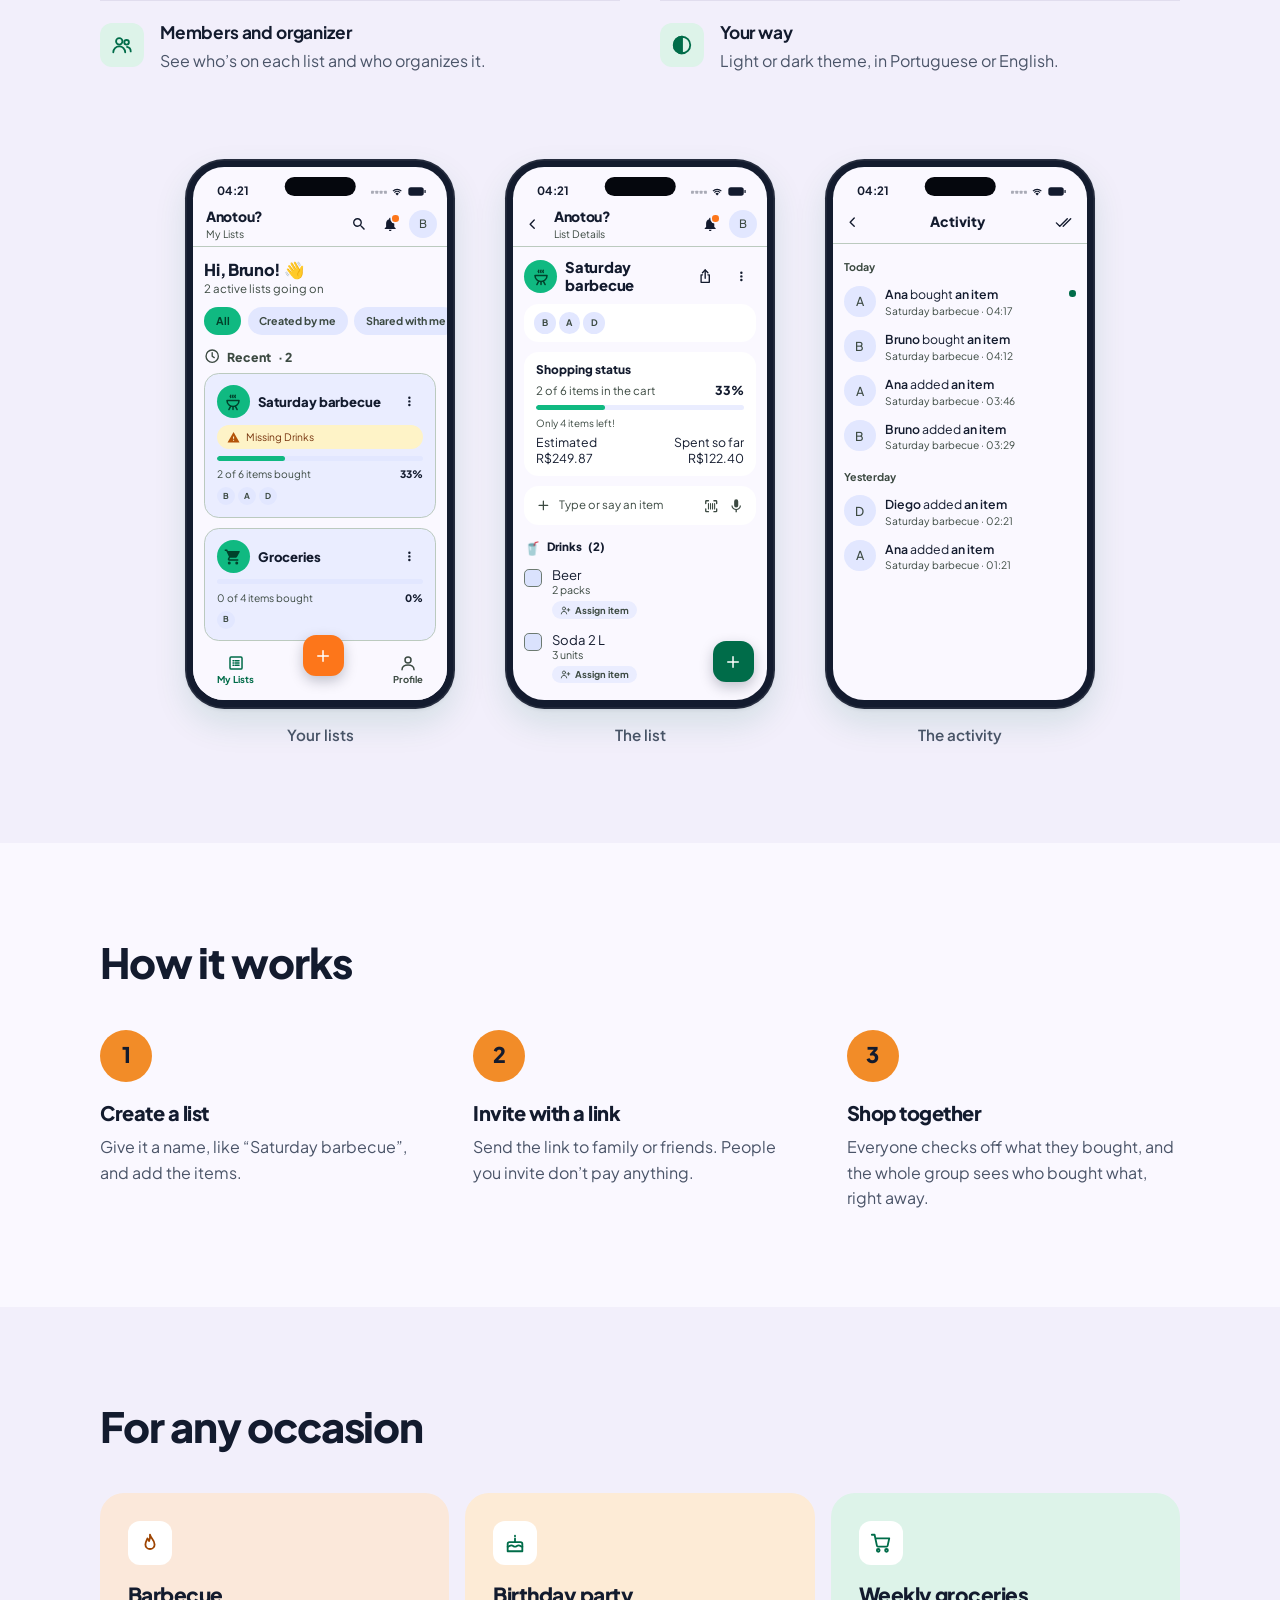
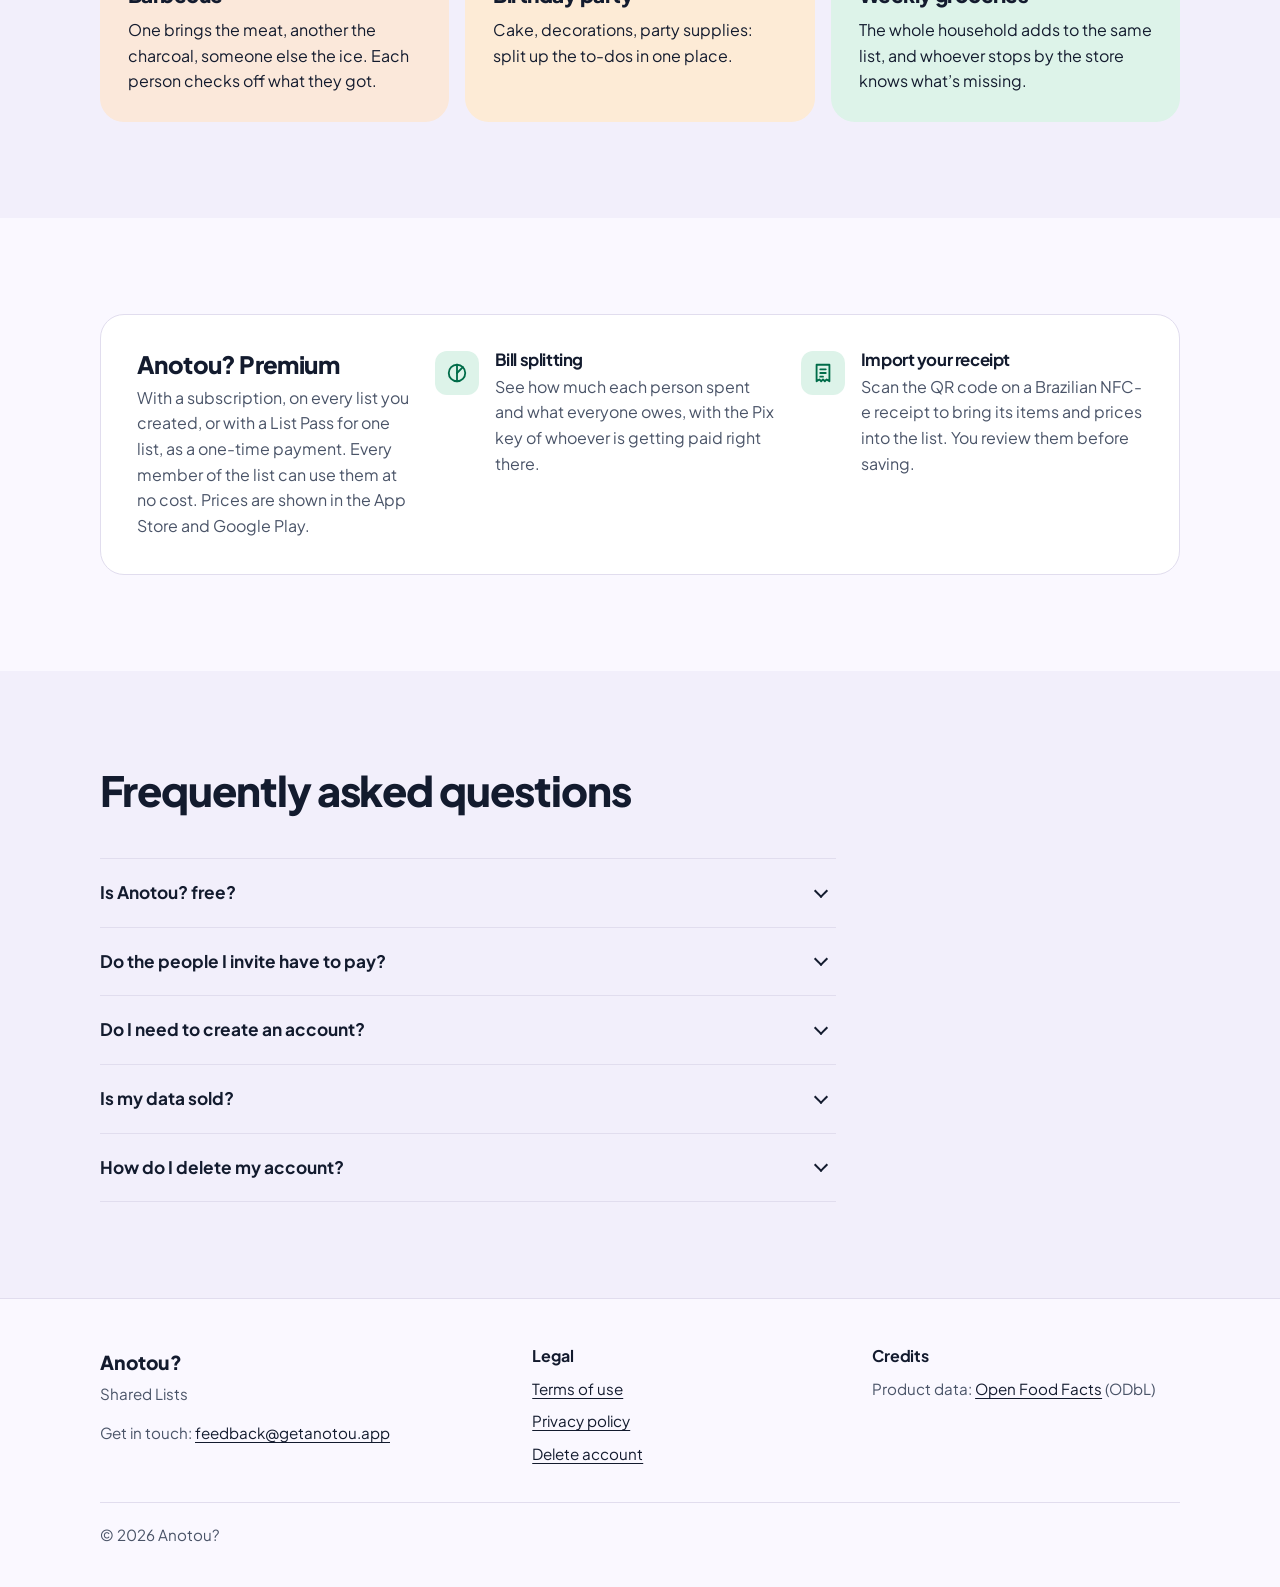
==== commit 9b28041a: "feat: official App Store and Google Play badges with live links - add official badges in badges/ (pt" ====
--- a/index.html
+++ b/index.html
@@ -14,6 +14,7 @@
 <link rel="canonical" href="https://getanotou.app/">
 <link rel="icon" href="favicon.ico" sizes="any">
 <link rel="apple-touch-icon" href="assets/app-icon.png">
+<meta name="apple-itunes-app" content="app-id=6833691522">
 
 <meta property="og:type" content="website">
 <meta property="og:site_name" content="Anotou?">
@@ -37,6 +38,7 @@
 <link rel="stylesheet" href="https://fonts.googleapis.com/css2?family=Plus+Jakarta+Sans:wght@400;600;700;800&amp;display=swap">
 <link rel="stylesheet" href="assets/styles.css">
 <script src="assets/i18n.js"></script>
+<script src="assets/stores.js"></script>
 </head>
 <body>
 <a class="skip" href="#main"><span lang="pt-BR">Pular para o conteúdo</span><span lang="en">Skip to content</span></a>
@@ -70,10 +72,7 @@
         <p class="tagline"><span lang="pt-BR">Listas Compartilhadas</span><span lang="en">Shared Lists</span></p>
         <h1><span lang="pt-BR">Compras juntos, sem confusão de quem comprou o quê.</span><span lang="en">Shop together. Always know who bought what.</span></h1>
         <p class="lead"><span lang="pt-BR">Crie uma lista, convide a família ou os amigos pelo link e acompanhem juntos, em tempo real, o que já foi comprado e por quem.</span><span lang="en">Create a list, invite family or friends with a link, and follow along together in real time: what’s been bought, and by whom.</span></p>
-        <ul class="badges">
-          <li class="badge"><small><span lang="pt-BR">Em breve na</span><span lang="en">Coming soon to the</span></small><strong>App Store</strong></li>
-          <li class="badge"><small><span lang="pt-BR">Em breve no</span><span lang="en">Coming soon to</span></small><strong>Google Play</strong></li>
-        </ul>
+        <div class="store-badges" data-store-badges><div class="store-row"><a class="store-badge store-badge--appstore" lang="pt-BR" href="https://apps.apple.com/br/app/anotou/id6833691522" target="_blank" rel="noopener"><img src="badges/app-store-pt-BR.svg" alt="Baixar na App Store" width="120" height="40"></a><a class="store-badge store-badge--appstore" lang="en" href="https://apps.apple.com/us/app/anotou/id6833691522" target="_blank" rel="noopener"><img src="badges/app-store-en-US.svg" alt="Download on the App Store" width="120" height="40"></a><a class="store-badge store-badge--play" lang="pt-BR" href="https://play.google.com/store/apps/details?id=dev.barrt.anotou&amp;hl=pt_BR" target="_blank" rel="noopener"><img src="badges/google-play-pt-BR.svg" alt="Disponível no Google Play" width="239" height="71"></a><a class="store-badge store-badge--play" lang="en" href="https://play.google.com/store/apps/details?id=dev.barrt.anotou&amp;hl=en_US" target="_blank" rel="noopener"><img src="badges/google-play-en-US.svg" alt="Get it on Google Play" width="239" height="71"></a></div></div><!--/store-badges-->
       </div>
       <div class="hero-visual">
         <div class="demo" id="demo">
--- a/assets/styles.css
+++ b/assets/styles.css
@@ -131,15 +131,14 @@
 .tagline::before { content: ""; width: 10px; height: 10px; border-radius: 50%; background: var(--accent); }
 .hero h1 { font-size: clamp(2.3rem, 7vw, 4.1rem); font-weight: 800; letter-spacing: -0.04em; max-width: 14ch; }
 .lead { font-size: clamp(1.05rem, 2.2vw, 1.25rem); color: var(--muted); max-width: 34em; }
-.badges { display: flex; flex-wrap: wrap; gap: 12px; list-style: none; padding: 0; margin: 32px 0 0; }
-.badge {
-  display: flex; flex-direction: column; justify-content: center;
-  min-width: 172px; padding: 10px 18px; line-height: 1.25;
-  border: 1.5px dashed var(--border); border-radius: 14px; background: var(--surface); color: var(--muted);
-  cursor: default; user-select: none;
-}
-.badge small { font-size: 0.78rem; font-weight: 600; }
-.badge strong { font-size: 1.15rem; font-weight: 800; color: var(--muted); }
+/* Store badges: official artwork, never filtered/faded/clipped. Clear space >= 1/4 of badge height. */
+.store-badges { --badge-h: 44px; margin: 32px 0 0; min-height: calc(var(--badge-h) * 1.5 + 22px); /* room for the text link, so the swap does not shift the page */ }
+.store-row { display: flex; flex-wrap: wrap; align-items: center; }
+.store-badge { display: inline-block; padding: calc(var(--badge-h) / 4); line-height: 0; }
+.store-badge img { display: block; height: var(--badge-h); width: auto; }
+.store-also-line { margin: 0; padding-inline: calc(var(--badge-h) / 4); font-size: 0.9rem; }
+.store-also { color: var(--muted); text-decoration: underline; text-underline-offset: 3px; }
+.store-also:hover { color: var(--text); }
 .hero-visual { position: relative; display: flex; justify-content: center; isolation: isolate; }
 .hero-visual::before {
   content: ""; position: absolute; z-index: -1; inset: 6% -10%;
@@ -476,3 +475,17 @@
 /* Premium block (reuses the old "coming soon" layout with a solid border) */
 .soon.is-premium { border-style: solid; background: var(--surface); }
 .soon.is-premium .soon-item .icon { background: var(--primary-soft); color: var(--primary); }
+
+/* ---------- Invite fallback page (/invite/, shown at /l/<token>) ---------- */
+.invite { min-height: 62vh; display: grid; place-items: center; padding-block: 56px; }
+.invite-card { max-width: 34rem; text-align: center; }
+.invite-icon { display: block; margin: 0 auto 20px; border-radius: 18px; box-shadow: var(--shadow); }
+.invite h1 { font-size: clamp(1.7rem, 5vw, 2.4rem); font-weight: 800; letter-spacing: -0.03em; line-height: 1.15; margin: 0 0 12px; }
+.invite .lead { margin-inline: auto; }
+.invite-badges { margin-top: 28px; }
+.invite-badges .store-row { justify-content: center; }
+.invite-badges .store-also-line { text-align: center; }
+.invite-tip {
+  margin: 24px auto 0; padding: 12px 16px; max-width: 26rem; border-radius: 14px;
+  background: var(--accent-soft); color: var(--text); font-size: 0.95rem;
+}
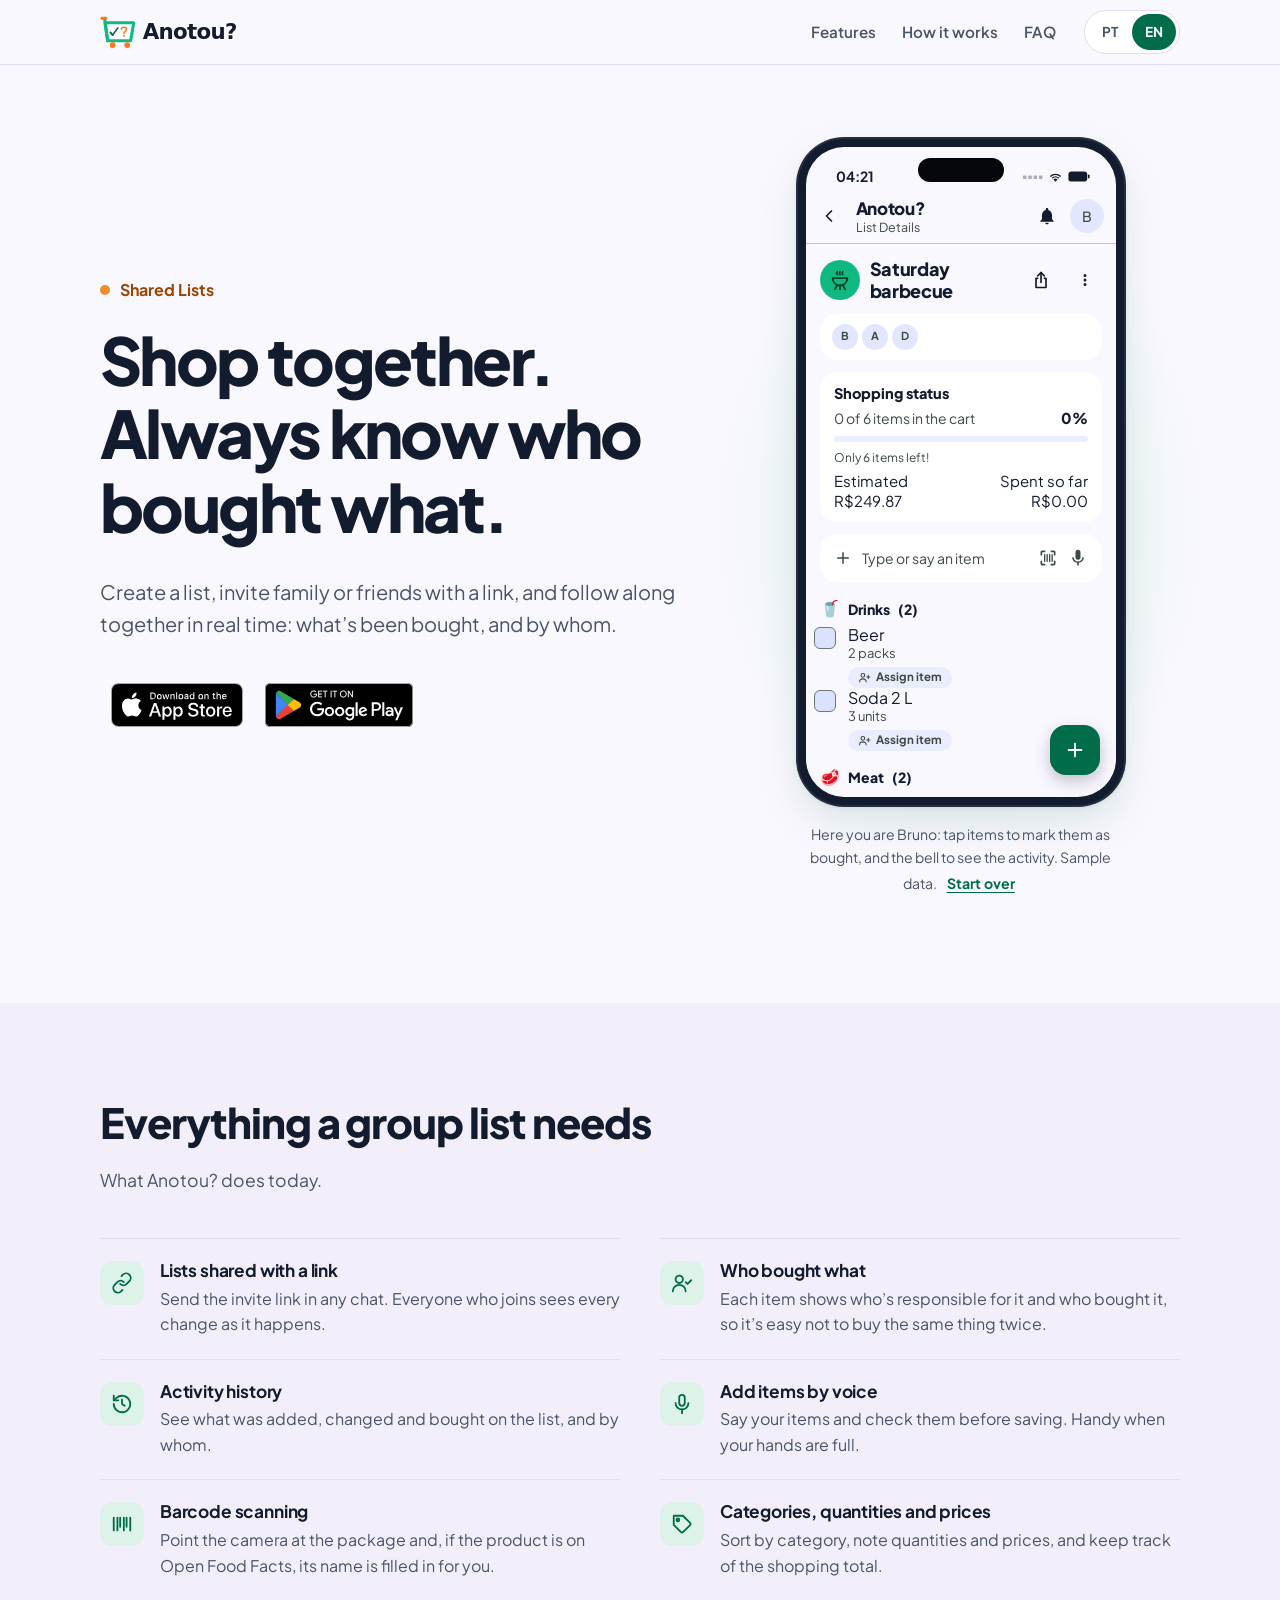
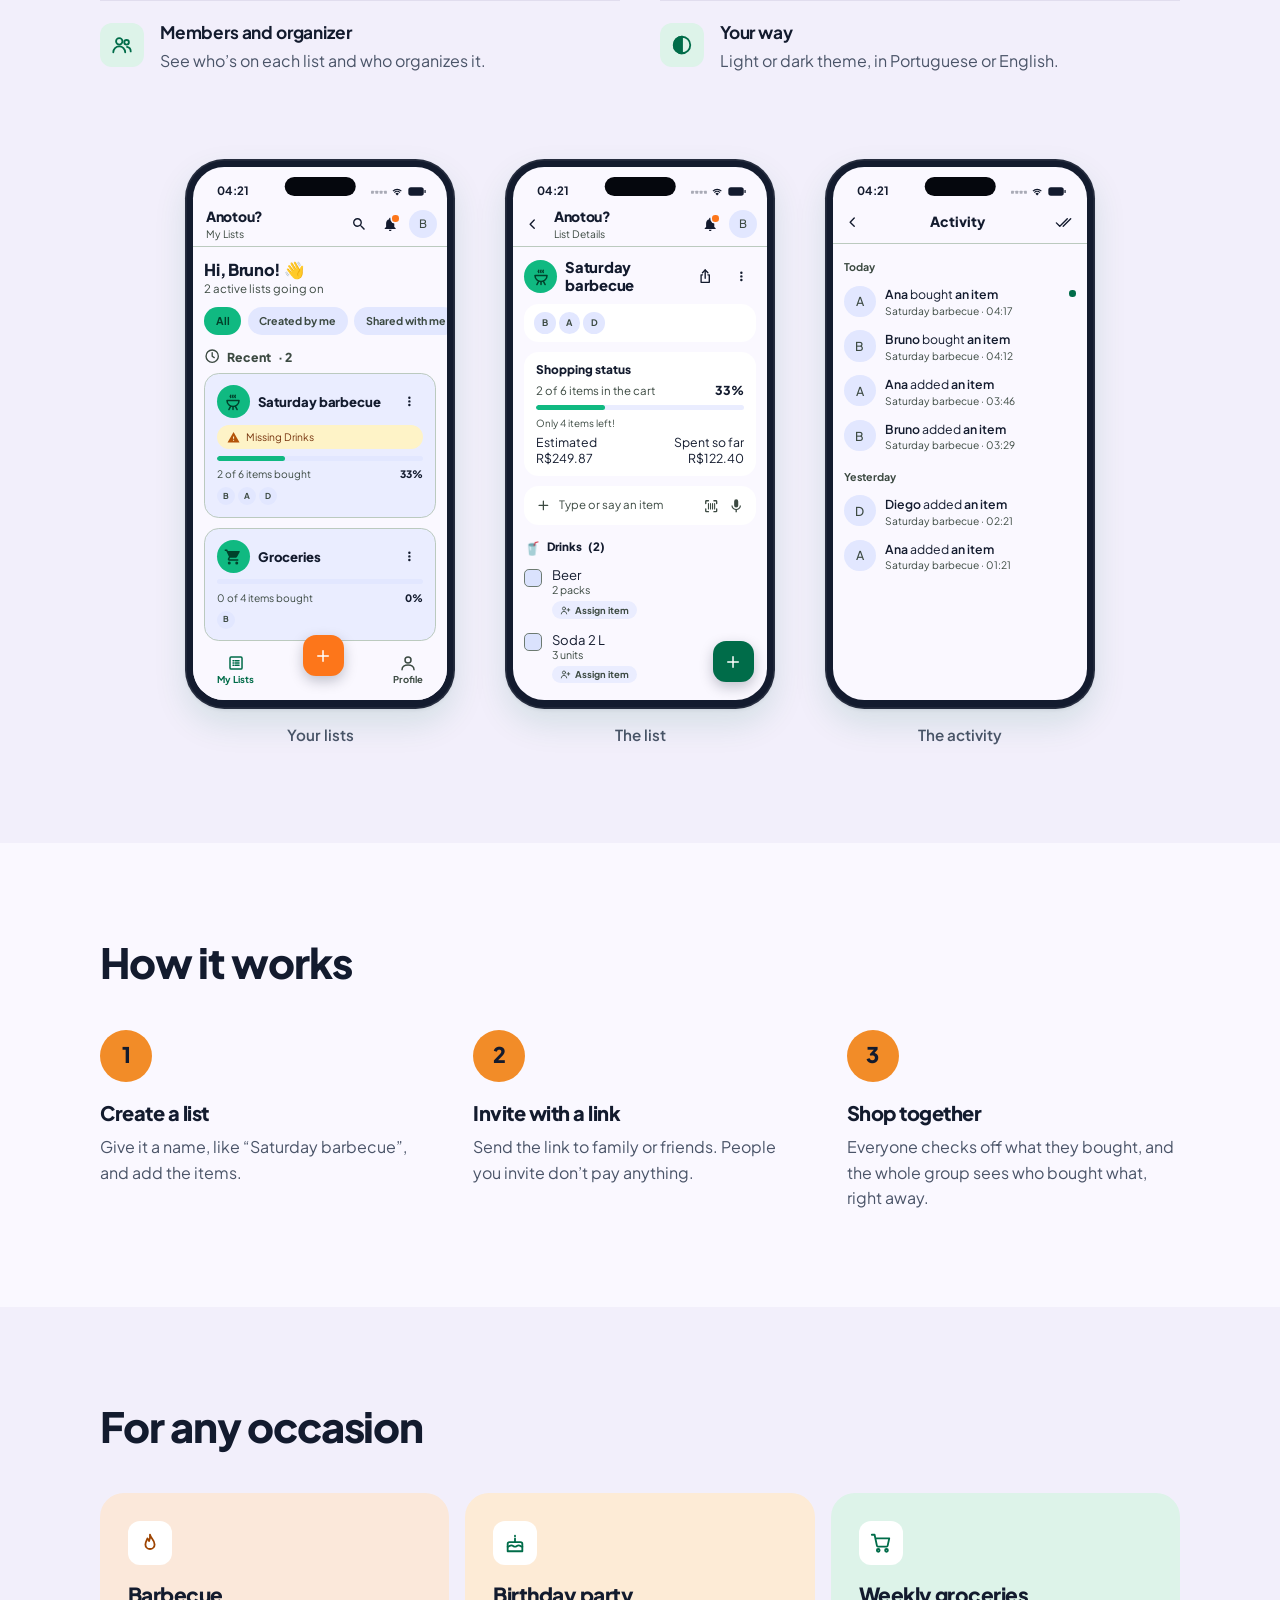
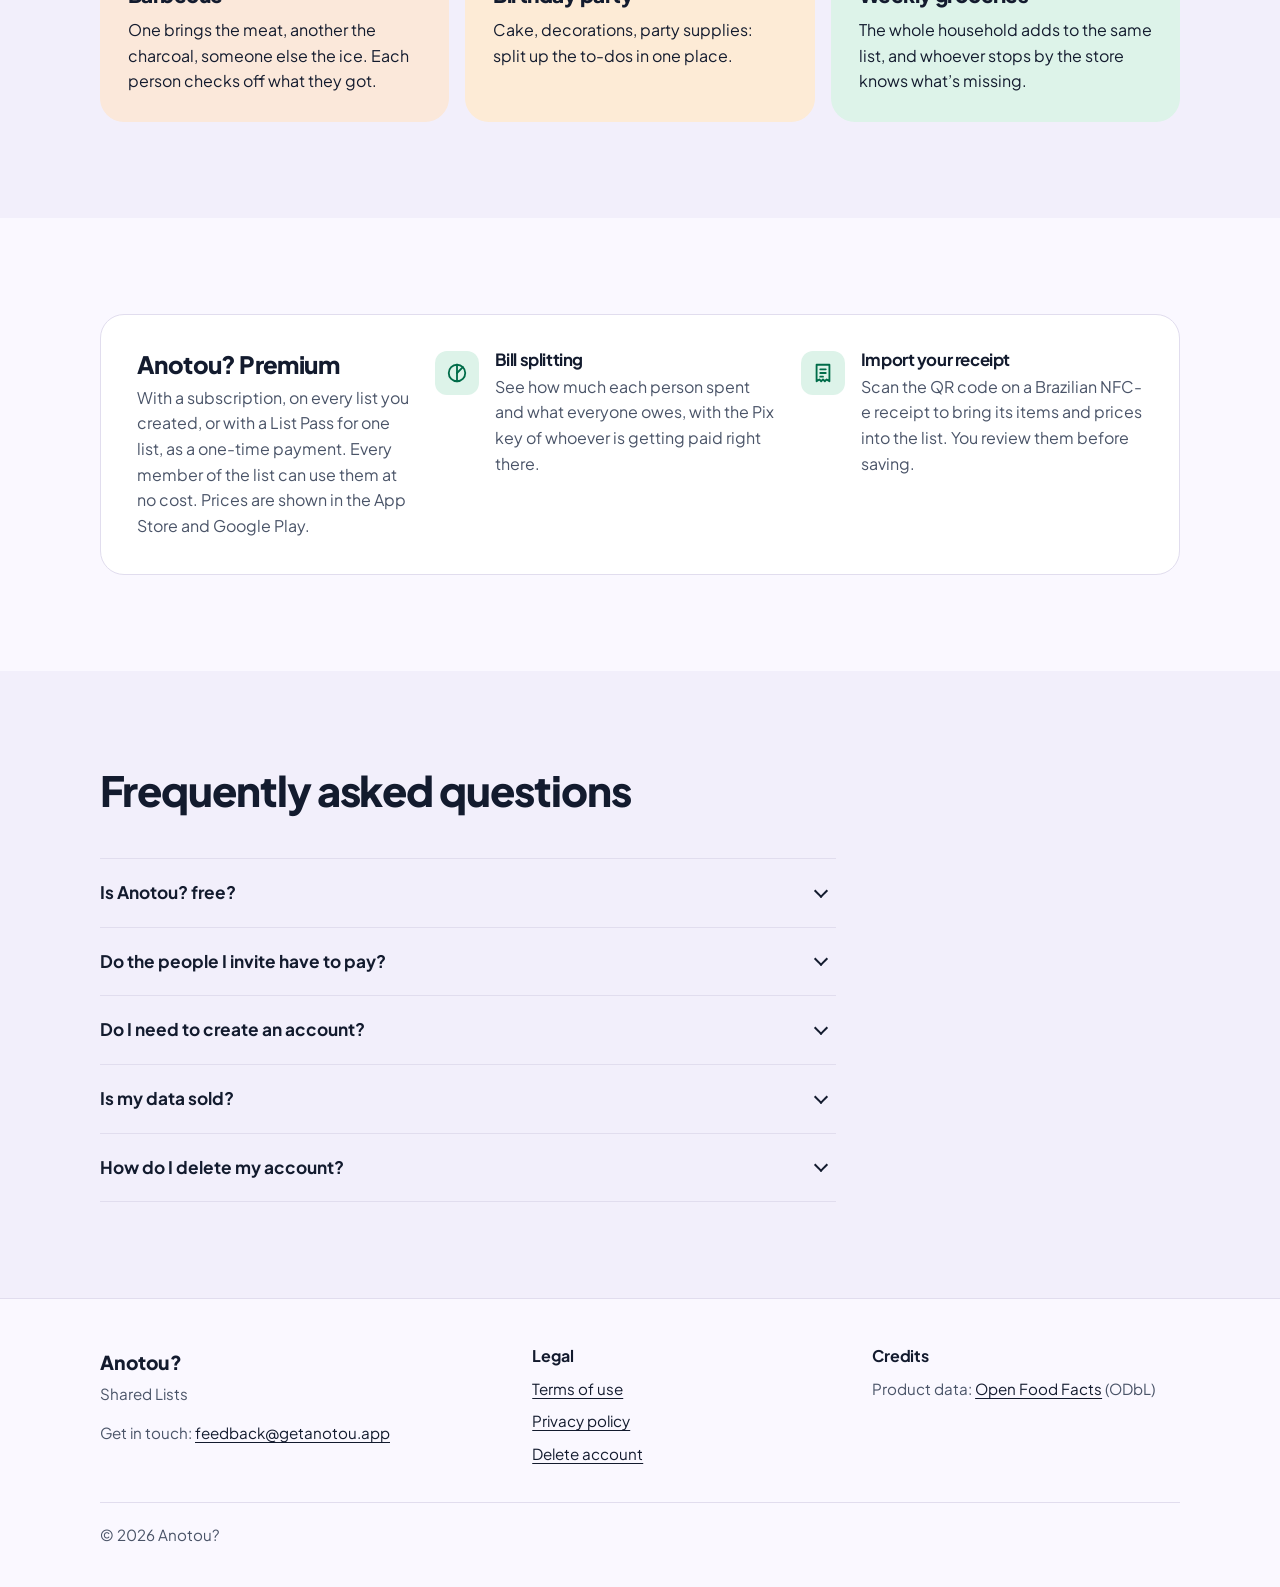
==== commit 80c3c8d1: "fix(brand): replace provisional assets with official Anotou logo - use official launcher icon for ap" ====
--- a/index.html
+++ b/index.html
@@ -21,7 +21,7 @@
 <meta property="og:url" content="https://getanotou.app/">
 <meta property="og:title" content="Anotou? — Listas de compras compartilhadas">
 <meta property="og:description" content="Façam as compras juntos e vejam quem comprou o quê. Listas compartilhadas por link, em tempo real.">
-<meta property="og:image" content="https://getanotou.app/assets/og-image.png">
+<meta property="og:image" content="https://getanotou.app/assets/og-image-v2.png">
 <meta property="og:image:width" content="1200">
 <meta property="og:image:height" content="630">
 <meta property="og:image:alt" content="Anotou? — Listas Compartilhadas / Shared Lists">
@@ -30,7 +30,7 @@
 <meta name="twitter:card" content="summary_large_image">
 <meta name="twitter:title" content="Anotou? — Listas de compras compartilhadas">
 <meta name="twitter:description" content="Façam as compras juntos e vejam quem comprou o quê. Listas compartilhadas por link, em tempo real.">
-<meta name="twitter:image" content="https://getanotou.app/assets/og-image.png">
+<meta name="twitter:image" content="https://getanotou.app/assets/og-image-v2.png">
 <meta name="twitter:image:alt" content="Anotou? — Listas Compartilhadas / Shared Lists">
 
 <link rel="preconnect" href="https://fonts.googleapis.com">
